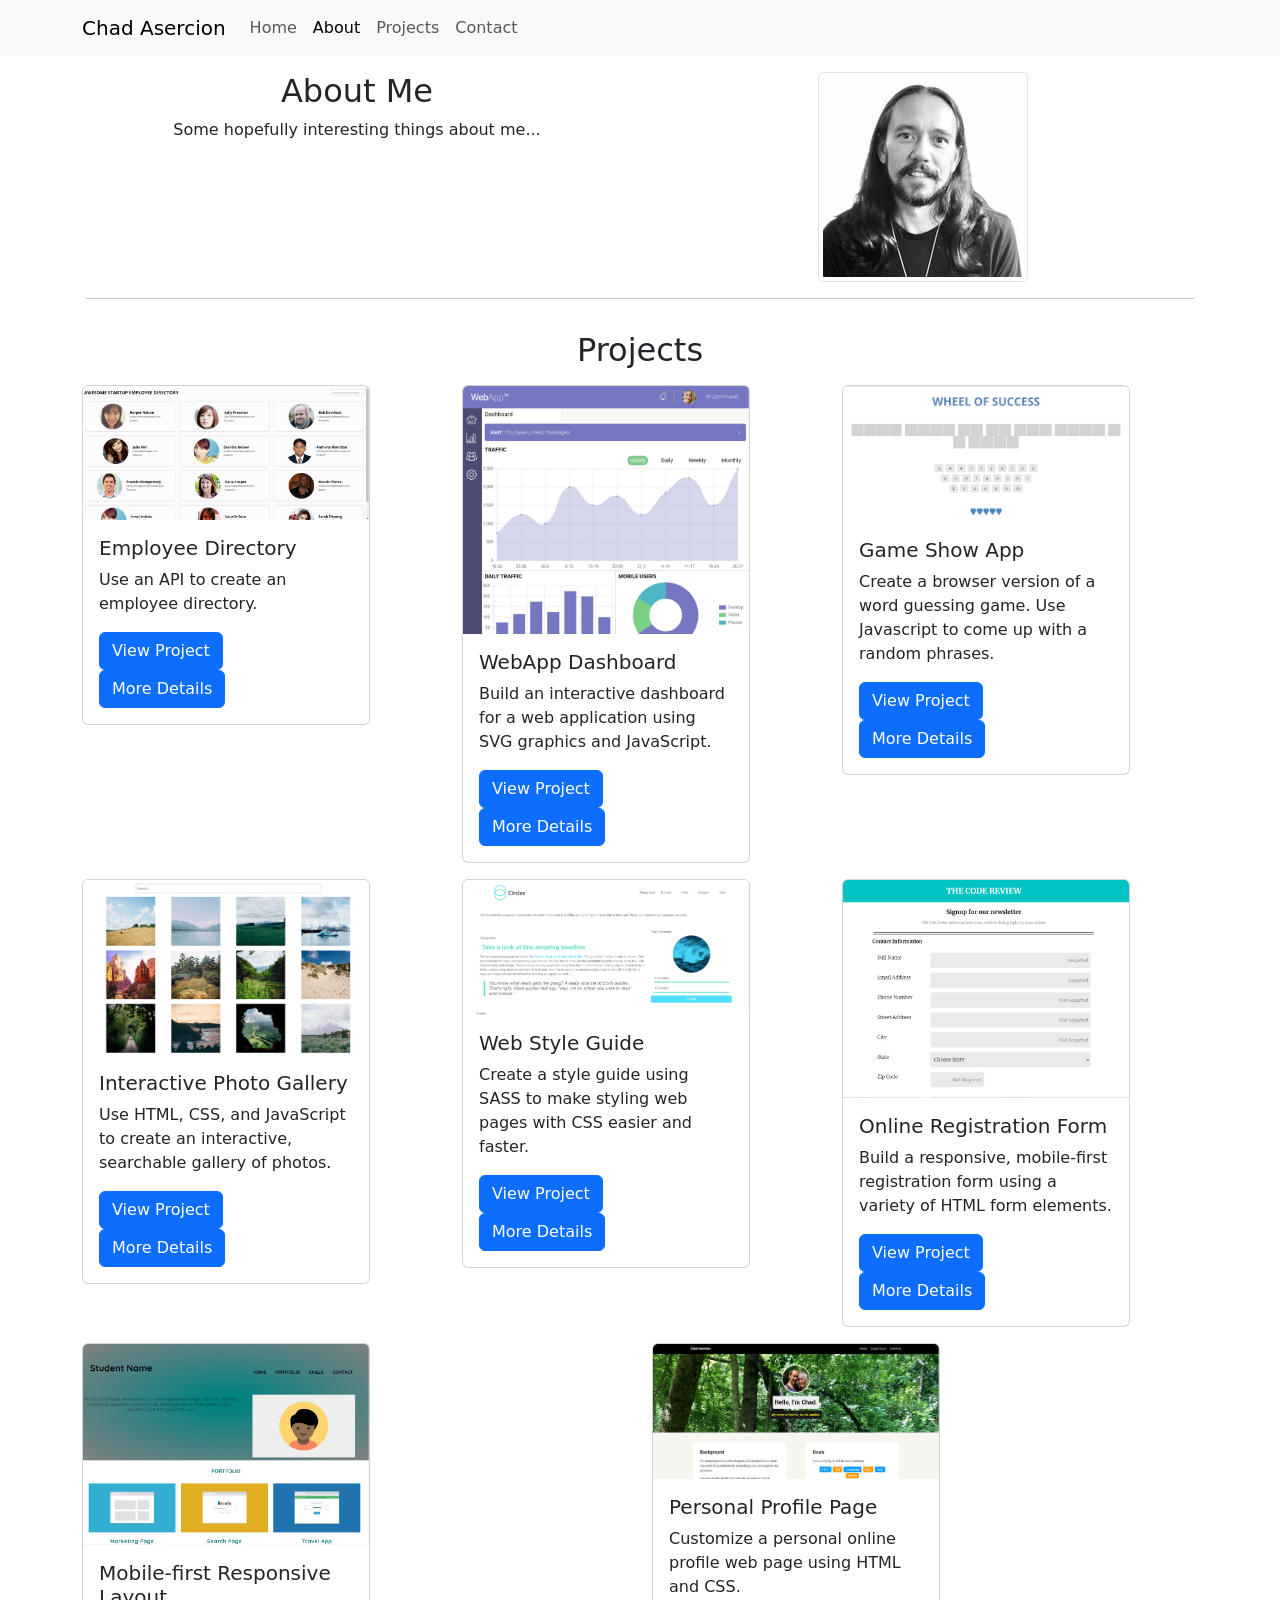
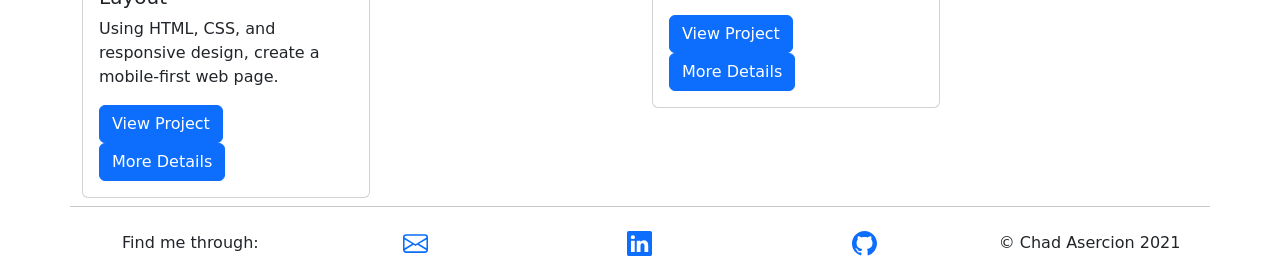
==== index.html @ 3569a8dd "all links and images working as intended" ====
<!DOCTYPE html>
<html lang="en">
<head>
    <meta charset="UTF-8">
    <meta http-equiv="X-UA-Compatible" content="IE=edge">
    <meta name="viewport" content="width=device-width, initial-scale=1.0">
    <title>Chad Asercion</title>
    <link href="https://cdn.jsdelivr.net/npm/bootstrap@5.1.1/dist/css/bootstrap.min.css" rel="stylesheet" integrity="sha384-F3w7mX95PdgyTmZZMECAngseQB83DfGTowi0iMjiWaeVhAn4FJkqJByhZMI3AhiU" crossorigin="anonymous">
    <link rel="stylesheet" href="css/styles.css">
</head>
<body data-bs-spy="scroll" data-bs-target=".navbar">
    
    <!-- header/navbar -->
    <nav class="navbar navbar-expand-lg navbar-light bg-light sticky-top">
        <div class="container">
          <a class="navbar-brand" href="#">Chad Asercion</a>
          <button class="navbar-toggler" type="button" data-bs-toggle="collapse" data-bs-target="#navbarNavAltMarkup" aria-controls="navbarNavAltMarkup" aria-expanded="false" aria-label="Toggle navigation">
            <span class="navbar-toggler-icon"></span>
          </button>
          <div class="collapse navbar-collapse" id="navbarNavAltMarkup">
            <div class="navbar-nav">
              <a class="nav-link active" aria-current="page" href="#">Home</a>
              <a class="nav-link" href="#about">About</a>
              <a class="nav-link" href="#projects">Projects</a>
              <a class="nav-link" href="#contact">Contact</a>
            </div>
          </div>
        </div>
    </nav>
    <!-- /header/navbar -->

    <!-- about me -->
    <div id="about" class="container p-3">
        <div class="row text-center">
            <div class="col-sm">
                <h2>About Me</h2>
                <p>Some hopefully interesting things about me...</p>
            </div>
            <div class="col-sm">
                <img src="images/rsz_2profilepic.jpg" class="img-fluid img-thumbnail rounded profilePic" alt="Photo of Chad">
            </div>
        </div>
        <hr>
    </div>
    <!-- /about me -->

    <!-- projects -->
    <div class="container">
        <div id="projects" class="row">
            <h2 class="text-center">Projects</h2>
          <div class="col">
                <div class="card my-2" style="width: 18rem;">
                    <a href="techdegree-fewd-project8-copy/index.html"  target="_blank" rel="noopener noreferrer">
                        <img src="images/rsz_screenshot-project8.png" class="card-img-top" alt="Screenshot of project 8">
                    </a>
                    <div class="card-body">
                        <h5 class="card-title">Employee Directory</h5>
                        <p class="card-text">Use an API to create an employee directory.</p>
                        <a href="techdegree-fewd-project8-copy/index.html"  target="_blank" rel="noopener noreferrer" class="btn btn-primary">View Project</a>
                        <button type="button" class="btn btn-primary" data-bs-toggle="modal" data-bs-target="#project8Modal">
                            More Details
                        </button>
                    </div>
                </div>
          </div>
          <div class="col">
                    <div class="card my-2" style="width: 18rem;">
                        <a href="techdegree-fewd-project7-copy/index.html"  target="_blank" rel="noopener noreferrer">
                            <img src="images/rsz_screenshot-project7.png" class="card-img-top" alt="Screenshot of project 7">
                        </a>
                        <div class="card-body">
                            <h5 class="card-title">WebApp Dashboard</h5>
                            <p class="card-text">Build an interactive dashboard for a web application using SVG graphics and JavaScript.</p>
                            <a href="techdegree-fewd-project7-copy/index.html"  target="_blank" rel="noopener noreferrer" class="btn btn-primary">View Project</a>
                            <button type="button" class="btn btn-primary" data-bs-toggle="modal" data-bs-target="#project7Modal">
                                More Details
                            </button>
                        </div>
                    </div>
            </div>
            <div class="col">
                <div class="card my-2" style="width: 18rem;">
                    <a href="techdegree-fewd-project6-copy/index.html"  target="_blank" rel="noopener noreferrer">
                        <img src="images/rsz_screenshot-project6.png" class="card-img-top" alt="Screenshot of project 6">
                    </a>
                    <div class="card-body">
                        <h5 class="card-title">Game Show App</h5>
                        <p class="card-text">Create a browser version of a word guessing game. Use Javascript to come up with a random phrases.</p>
                        <a href="techdegree-fewd-project6-copy/index.html"  target="_blank" rel="noopener noreferrer" class="btn btn-primary">View Project</a>
                        <button type="button" class="btn btn-primary" data-bs-toggle="modal" data-bs-target="#project6Modal">
                            More Details
                        </button>
                    </div>
                </div>
          </div>
          <div class="col">
                    <div class="card my-2" style="width: 18rem;">
                        <a href="techdegree-fewd-project5-copy/index.html"  target="_blank" rel="noopener noreferrer">
                            <img src="images/rsz_screenshot-project5.png" class="card-img-top" alt="Screenshot of project 5">
                        </a>
                        <div class="card-body">
                            <h5 class="card-title">Interactive Photo Gallery</h5>
                            <p class="card-text">Use HTML, CSS, and JavaScript to create an interactive, searchable gallery of photos.</p>
                            <a href="techdegree-fewd-project5-copy/index.html"  target="_blank" rel="noopener noreferrer" class="btn btn-primary">View Project</a>
                            <button type="button" class="btn btn-primary" data-bs-toggle="modal" data-bs-target="#project5Modal">
                                More Details
                            </button>
                        </div>
                    </div>
            </div>
            <div class="col">
                <div class="card my-2" style="width: 18rem;">
                    <a href="techdegree-fewd-project4-copy/index.html"  target="_blank" rel="noopener noreferrer">
                        <img src="images/rsz_screenshot-project4.png" class="card-img-top" alt="Screenshot of project 4">
                    </a>
                    <div class="card-body">
                        <h5 class="card-title">Web Style Guide</h5>
                        <p class="card-text">Create a style guide using SASS to make styling web pages with CSS easier and faster.</p>
                        <a href="techdegree-fewd-project4-copy/index.html"  target="_blank" rel="noopener noreferrer" class="btn btn-primary">View Project</a>
                        <button type="button" class="btn btn-primary" data-bs-toggle="modal" data-bs-target="#project4Modal">
                            More Details
                        </button>
                    </div>
                </div>
          </div>
          <div class="col">
                    <div class="card my-2" style="width: 18rem;">
                        <a href="techdegree-fewd-project3-copy/index.html"  target="_blank" rel="noopener noreferrer">
                            <img src="images/rsz_screenshot-project3.png" class="card-img-top" alt="Screenshot of project 3">
                        </a>
                        <div class="card-body">
                            <h5 class="card-title">Online Registration Form</h5>
                            <p class="card-text">Build a responsive, mobile-first registration form using a variety of HTML form elements.</p>
                            <a href="techdegree-fewd-project3-copy/index.html"  target="_blank" rel="noopener noreferrer" class="btn btn-primary">View Project</a>
                            <button type="button" class="btn btn-primary" data-bs-toggle="modal" data-bs-target="#project3Modal">
                                More Details
                            </button>
                        </div>
                    </div>
            </div>
            <div class="col">
                <div class="card my-2" style="width: 18rem;">
                    <a href="techdegree-fewd-project2-copy/index.html"  target="_blank" rel="noopener noreferrer">
                        <img src="images/rsz_screenshot-project2.png" class="card-img-top" alt="Screenshot of project 2">
                    </a>
                    <div class="card-body">
                        <h5 class="card-title">Mobile-first Responsive Layout</h5>
                        <p class="card-text">Using HTML, CSS, and responsive design, create a mobile-first web page.</p>
                        <a href="techdegree-fewd-project2-copy/index.html"  target="_blank" rel="noopener noreferrer" class="btn btn-primary">View Project</a>
                        <button type="button" class="btn btn-primary" data-bs-toggle="modal" data-bs-target="#project2Modal">
                            More Details
                        </button>
                    </div>
                </div>
          </div>
          <div class="col">
                    <div class="card my-2" style="width: 18rem;">
                        <a href="techdegree-fewd-project1-copy/index.html"  target="_blank" rel="noopener noreferrer">
                            <img src="images/rsz_screenshot-project1.png" class="card-img-top" alt="Screenshot of project 1">
                        </a>
                        <div class="card-body">
                            <h5 class="card-title">Personal Profile Page</h5>
                            <p class="card-text">Customize a personal online profile web page using HTML and CSS.</p>
                            <a href="techdegree-fewd-project1-copy/index.html"  target="_blank" rel="noopener noreferrer" class="btn btn-primary">View Project</a>
                            <button type="button" class="btn btn-primary" data-bs-toggle="modal" data-bs-target="#project1Modal">
                                More Details
                            </button>
                        </div>
                    </div>
            </div>
            <hr>
        </div>
        <!-- /projects -->

        <!-- contact -->
        <div id="contact" class="row p-2 text-center">
            <div class="col">
                <p>Find me through:</p>
            </div>
            <div class="col">
                <a href="mailto:chad.asercion@gmail.com">
                    <svg xmlns="http://www.w3.org/2000/svg" width="25" height="25" fill="currentColor" class="bi bi-envelope" viewBox="0 0 16 16">
                    <path d="M0 4a2 2 0 0 1 2-2h12a2 2 0 0 1 2 2v8a2 2 0 0 1-2 2H2a2 2 0 0 1-2-2V4zm2-1a1 1 0 0 0-1 1v.217l7 4.2 7-4.2V4a1 1 0 0 0-1-1H2zm13 2.383-4.758 2.855L15 11.114v-5.73zm-.034 6.878L9.271 8.82 8 9.583 6.728 8.82l-5.694 3.44A1 1 0 0 0 2 13h12a1 1 0 0 0 .966-.739zM1 11.114l4.758-2.876L1 5.383v5.73z"/>
                  </svg>
                </a>
            </div>
            <div class="col">
                <a href="https://www.linkedin.com/in/chad-asercion-19805971/" target="_blank" rel="noopener noreferrer">
                    <svg xmlns="http://www.w3.org/2000/svg" width="25" height="25" fill="currentColor" class="bi bi-linkedin" viewBox="0 0 16 16">
                        <path d="M0 1.146C0 .513.526 0 1.175 0h13.65C15.474 0 16 .513 16 1.146v13.708c0 .633-.526 1.146-1.175 1.146H1.175C.526 16 0 15.487 0 14.854V1.146zm4.943 12.248V6.169H2.542v7.225h2.401zm-1.2-8.212c.837 0 1.358-.554 1.358-1.248-.015-.709-.52-1.248-1.342-1.248-.822 0-1.359.54-1.359 1.248 0 .694.521 1.248 1.327 1.248h.016zm4.908 8.212V9.359c0-.216.016-.432.08-.586.173-.431.568-.878 1.232-.878.869 0 1.216.662 1.216 1.634v3.865h2.401V9.25c0-2.22-1.184-3.252-2.764-3.252-1.274 0-1.845.7-2.165 1.193v.025h-.016a5.54 5.54 0 0 1 .016-.025V6.169h-2.4c.03.678 0 7.225 0 7.225h2.4z"/>
                    </svg>
                </a>
            </div>
            <div class="col">
                <a href="https://github.com/chada4" target="_blank" rel="noopener noreferrer">
                    <svg xmlns="http://www.w3.org/2000/svg" width="25" height="25" fill="currentColor" class="bi bi-github" viewBox="0 0 16 16">
                        <path d="M8 0C3.58 0 0 3.58 0 8c0 3.54 2.29 6.53 5.47 7.59.4.07.55-.17.55-.38 0-.19-.01-.82-.01-1.49-2.01.37-2.53-.49-2.69-.94-.09-.23-.48-.94-.82-1.13-.28-.15-.68-.52-.01-.53.63-.01 1.08.58 1.23.82.72 1.21 1.87.87 2.33.66.07-.52.28-.87.51-1.07-1.78-.2-3.64-.89-3.64-3.95 0-.87.31-1.59.82-2.15-.08-.2-.36-1.02.08-2.12 0 0 .67-.21 2.2.82.64-.18 1.32-.27 2-.27.68 0 1.36.09 2 .27 1.53-1.04 2.2-.82 2.2-.82.44 1.1.16 1.92.08 2.12.51.56.82 1.27.82 2.15 0 3.07-1.87 3.75-3.65 3.95.29.25.54.73.54 1.48 0 1.07-.01 1.93-.01 2.2 0 .21.15.46.55.38A8.012 8.012 0 0 0 16 8c0-4.42-3.58-8-8-8z"/>
                    </svg>
                </a>
            </div>
            <div class="col">
                <p>&#169; Chad Asercion 2021</p>
            </div>
        </div>
        <!-- /contact -->
    </div>
    <!-- /container -->

    <!-- *************************************************
        Modals
    *************************************************-->

    <!-- Modal -->
    <div class="modal fade" id="project8Modal" tabindex="-1" aria-labelledby="project8ModalLabel" aria-hidden="true">
        <div class="modal-dialog modal-dialog-centered">
        <div class="modal-content">
            <div class="modal-header">
            <h5 class="modal-title" id="project8ModalLabel">Employee Directory</h5>
            <button type="button" class="btn-close" data-bs-dismiss="modal" aria-label="Close"></button>
            </div>
            <div class="modal-body">
            <p>Using JavaScript, create an employee directory by communicating with a third-party API (Application Programming Interface).</p>
            </div>
            <div class="modal-footer">
            <button type="button" class="btn btn-secondary" data-bs-dismiss="modal">Close</button>
            <a href="techdegree-fewd-project8-copy/index.html"  target="_blank" rel="noopener noreferrer" class="btn btn-primary">View Project</a>
            </div>
        </div>
        </div>
    </div> <!-- /modal -->
    <div class="modal fade" id="project7Modal" tabindex="-1" aria-labelledby="project7ModalLabel" aria-hidden="true">
        <div class="modal-dialog modal-dialog-centered">
        <div class="modal-content">
            <div class="modal-header">
            <h5 class="modal-title" id="project7ModalLabel">WebApp Dashboard</h5>
            <button type="button" class="btn-close" data-bs-dismiss="modal" aria-label="Close"></button>
            </div>
            <div class="modal-body">
            <p>Build an interactive dashboard for a web application using advanced web techniques including SVG graphics and JavaScript programming. The project involves creating tables, charts, graphics and other user interface components in a manner that promotes interactivity and usability.</p>
            </div>
            <div class="modal-footer">
            <button type="button" class="btn btn-secondary" data-bs-dismiss="modal">Close</button>
            <a href="techdegree-fewd-project7-copy/index.html"  target="_blank" rel="noopener noreferrer" class="btn btn-primary">View Project</a>
            </div>
        </div>
        </div>
    </div>
    <div class="modal fade" id="project6Modal" tabindex="-1" aria-labelledby="project6ModalLabel" aria-hidden="true">
        <div class="modal-dialog modal-dialog-centered">
        <div class="modal-content">
            <div class="modal-header">
            <h5 class="modal-title" id="project6ModalLabel">Game Show App</h5>
            <button type="button" class="btn-close" data-bs-dismiss="modal" aria-label="Close"></button>
            </div>
            <div class="modal-body">
            <p>Create a browser version of “Wheel of Success”, a word guessing game. Use Javascript to come up with a random phrase that players will try to guess by entering different letters into the program.</p>
            </div>
            <div class="modal-footer">
            <button type="button" class="btn btn-secondary" data-bs-dismiss="modal">Close</button>
            <a href="techdegree-fewd-project6-copy/index.html"  target="_blank" rel="noopener noreferrer" class="btn btn-primary">View Project</a>
            </div>
        </div>
        </div>
    </div>
    <div class="modal fade" id="project5Modal" tabindex="-1" aria-labelledby="project5ModalLabel" aria-hidden="true">
        <div class="modal-dialog modal-dialog-centered">
        <div class="modal-content">
            <div class="modal-header">
            <h5 class="modal-title" id="project5ModalLabel">Interactive Photo Gallery</h5>
            <button type="button" class="btn-close" data-bs-dismiss="modal" aria-label="Close"></button>
            </div>
            <div class="modal-body">
            <p>Create an interactive photo gallery using JavaScript and CSS Grid Layout. Thumbnails and photos will be provided with descriptions. At the top of the page, have a search area where photos will hide and show depending on user input. When the user clicks on a thumbnail, the photo will display in a lightbox.</p>
            </div>
            <div class="modal-footer">
            <button type="button" class="btn btn-secondary" data-bs-dismiss="modal">Close</button>
            <a href="techdegree-fewd-project5-copy/index.html"  target="_blank" rel="noopener noreferrer" class="btn btn-primary">View Project</a>
            </div>
        </div>
        </div>
    </div>
    <div class="modal fade" id="project4Modal" tabindex="-1" aria-labelledby="project4ModalLabel" aria-hidden="true">
        <div class="modal-dialog modal-dialog-centered">
        <div class="modal-content">
            <div class="modal-header">
            <h5 class="modal-title" id="project4ModalLabel">Web Style Guide</h5>
            <button type="button" class="btn-close" data-bs-dismiss="modal" aria-label="Close"></button>
            </div>
            <div class="modal-body">
            <p>Convert the CSS into Sass by splitting the code into several Sass partial files. Look for repeated values throughout the CSS and store them in Sass variables.</p>
            </div>
            <div class="modal-footer">
            <button type="button" class="btn btn-secondary" data-bs-dismiss="modal">Close</button>
            <a href="techdegree-fewd-project4-copy/index.html"  target="_blank" rel="noopener noreferrer" class="btn btn-primary">View Project</a>
            </div>
        </div>
        </div>
    </div>
    <div class="modal fade" id="project3Modal" tabindex="-1" aria-labelledby="project3ModalLabel" aria-hidden="true">
        <div class="modal-dialog modal-dialog-centered">
        <div class="modal-content">
            <div class="modal-header">
            <h5 class="modal-title" id="project3ModalLabel">Online Registration Form</h5>
            <button type="button" class="btn-close" data-bs-dismiss="modal" aria-label="Close"></button>
            </div>
            <div class="modal-body">
            <p>Build a responsive, mobile-friendly registration form using a wide variety of HTML form input types and attributes. Using the supplied mockup files, build a mobile and desktop version of the form using media queries, and a "mobile-first" approach.</p>
            </div>
            <div class="modal-footer">
            <button type="button" class="btn btn-secondary" data-bs-dismiss="modal">Close</button>
            <a href="techdegree-fewd-project3-copy/index.html"  target="_blank" rel="noopener noreferrer" class="btn btn-primary">View Project</a>
            </div>
        </div>
        </div>
    </div>
    <div class="modal fade" id="project2Modal" tabindex="-1" aria-labelledby="project2ModalLabel" aria-hidden="true">
        <div class="modal-dialog modal-dialog-centered">
        <div class="modal-content">
            <div class="modal-header">
            <h5 class="modal-title" id="project2ModalLabel">Mobile-first Responsive Layout</h5>
            <button type="button" class="btn-close" data-bs-dismiss="modal" aria-label="Close"></button>
            </div>
            <div class="modal-body">
            <p>Using HTML, CSS, and responsive design, create a mobile-first web page with a layout that adjusts to fit mobile phones, tablets, and desktop displays.</p>
            </div>
            <div class="modal-footer">
            <button type="button" class="btn btn-secondary" data-bs-dismiss="modal">Close</button>
            <a href="techdegree-fewd-project2-copy/index.html"  target="_blank" rel="noopener noreferrer" class="btn btn-primary">View Project</a>
            </div>
        </div>
        </div>
    </div>
    <div class="modal fade" id="project1Modal" tabindex="-1" aria-labelledby="project1ModalLabel" aria-hidden="true">
        <div class="modal-dialog modal-dialog-centered">
        <div class="modal-content">
            <div class="modal-header">
            <h5 class="modal-title" id="project1ModalLabel">Personal Profile Page</h5>
            <button type="button" class="btn-close" data-bs-dismiss="modal" aria-label="Close"></button>
            </div>
            <div class="modal-body">
            <p>Customize a personal online profile by adding graphics, customizing text, and improving the look of a web page using Cascading Style Sheets, then share on GitHub.</p>
            </div>
            <div class="modal-footer">
            <button type="button" class="btn btn-secondary" data-bs-dismiss="modal">Close</button>
            <a href="techdegree-fewd-project1-copy/index.html"  target="_blank" rel="noopener noreferrer" class="btn btn-primary">View Project</a>
            </div>
        </div>
        </div>
    </div>

    <script src="https://cdn.jsdelivr.net/npm/bootstrap@5.1.1/dist/js/bootstrap.bundle.min.js" integrity="sha384-/bQdsTh/da6pkI1MST/rWKFNjaCP5gBSY4sEBT38Q/9RBh9AH40zEOg7Hlq2THRZ" crossorigin="anonymous"></script>
    <script src="js/app.js"></script>

</body>
</html>
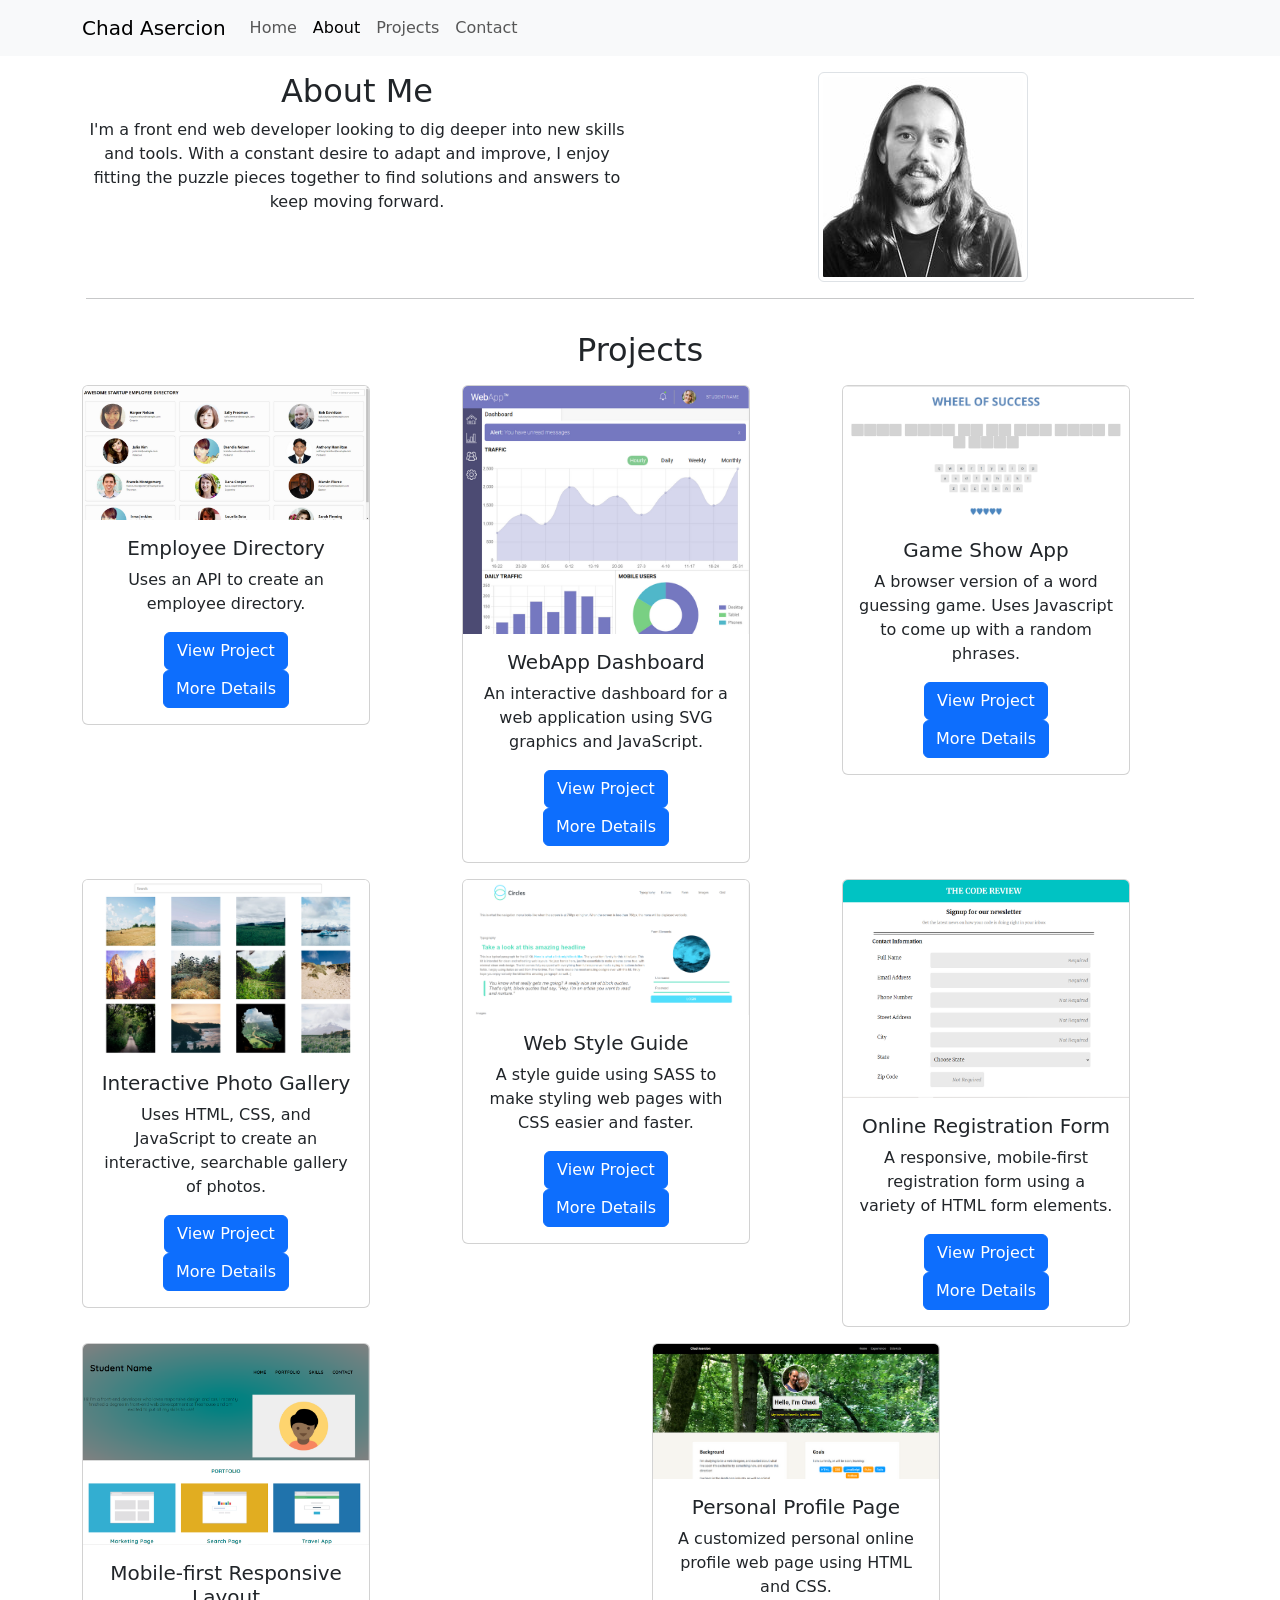
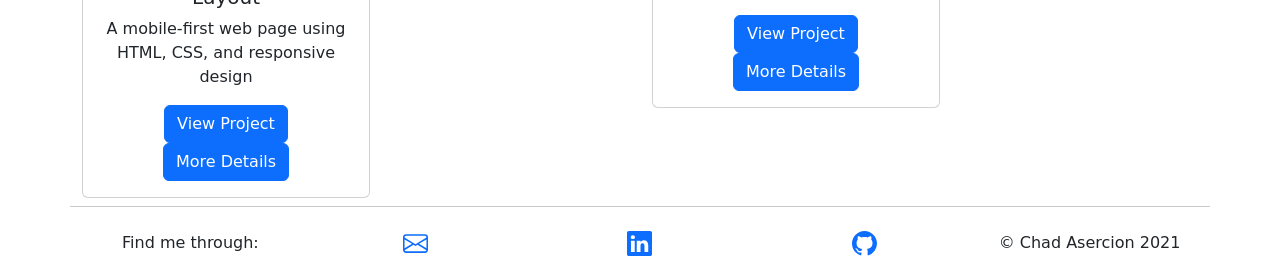
==== commit 41c4d433: "center project section, edit description text, add images to modals" ====
--- a/index.html
+++ b/index.html
@@ -34,7 +34,7 @@
         <div class="row text-center">
             <div class="col-sm">
                 <h2>About Me</h2>
-                <p>Some hopefully interesting things about me...</p>
+                <p>I'm a front end web developer looking to dig deeper into new skills and tools. With a constant desire to adapt and improve, I enjoy fitting the puzzle pieces together to find solutions and answers to keep moving forward.</p>
             </div>
             <div class="col-sm">
                 <img src="images/rsz_2profilepic.jpg" class="img-fluid img-thumbnail rounded profilePic" alt="Photo of Chad">
@@ -46,7 +46,7 @@
 
     <!-- projects -->
     <div class="container">
-        <div id="projects" class="row">
+        <div id="projects" class="row text-center">
             <h2 class="text-center">Projects</h2>
           <div class="col">
                 <div class="card my-2" style="width: 18rem;">
@@ -55,7 +55,7 @@
                     </a>
                     <div class="card-body">
                         <h5 class="card-title">Employee Directory</h5>
-                        <p class="card-text">Use an API to create an employee directory.</p>
+                        <p class="card-text">Uses an API to create an employee directory.</p>
                         <a href="techdegree-fewd-project8-copy/index.html"  target="_blank" rel="noopener noreferrer" class="btn btn-primary">View Project</a>
                         <button type="button" class="btn btn-primary" data-bs-toggle="modal" data-bs-target="#project8Modal">
                             More Details
@@ -70,7 +70,7 @@
                         </a>
                         <div class="card-body">
                             <h5 class="card-title">WebApp Dashboard</h5>
-                            <p class="card-text">Build an interactive dashboard for a web application using SVG graphics and JavaScript.</p>
+                            <p class="card-text">An interactive dashboard for a web application using SVG graphics and JavaScript.</p>
                             <a href="techdegree-fewd-project7-copy/index.html"  target="_blank" rel="noopener noreferrer" class="btn btn-primary">View Project</a>
                             <button type="button" class="btn btn-primary" data-bs-toggle="modal" data-bs-target="#project7Modal">
                                 More Details
@@ -85,7 +85,7 @@
                     </a>
                     <div class="card-body">
                         <h5 class="card-title">Game Show App</h5>
-                        <p class="card-text">Create a browser version of a word guessing game. Use Javascript to come up with a random phrases.</p>
+                        <p class="card-text">A browser version of a word guessing game. Uses Javascript to come up with a random phrases.</p>
                         <a href="techdegree-fewd-project6-copy/index.html"  target="_blank" rel="noopener noreferrer" class="btn btn-primary">View Project</a>
                         <button type="button" class="btn btn-primary" data-bs-toggle="modal" data-bs-target="#project6Modal">
                             More Details
@@ -100,7 +100,7 @@
                         </a>
                         <div class="card-body">
                             <h5 class="card-title">Interactive Photo Gallery</h5>
-                            <p class="card-text">Use HTML, CSS, and JavaScript to create an interactive, searchable gallery of photos.</p>
+                            <p class="card-text">Uses HTML, CSS, and JavaScript to create an interactive, searchable gallery of photos.</p>
                             <a href="techdegree-fewd-project5-copy/index.html"  target="_blank" rel="noopener noreferrer" class="btn btn-primary">View Project</a>
                             <button type="button" class="btn btn-primary" data-bs-toggle="modal" data-bs-target="#project5Modal">
                                 More Details
@@ -115,7 +115,7 @@
                     </a>
                     <div class="card-body">
                         <h5 class="card-title">Web Style Guide</h5>
-                        <p class="card-text">Create a style guide using SASS to make styling web pages with CSS easier and faster.</p>
+                        <p class="card-text">A style guide using SASS to make styling web pages with CSS easier and faster.</p>
                         <a href="techdegree-fewd-project4-copy/index.html"  target="_blank" rel="noopener noreferrer" class="btn btn-primary">View Project</a>
                         <button type="button" class="btn btn-primary" data-bs-toggle="modal" data-bs-target="#project4Modal">
                             More Details
@@ -130,7 +130,7 @@
                         </a>
                         <div class="card-body">
                             <h5 class="card-title">Online Registration Form</h5>
-                            <p class="card-text">Build a responsive, mobile-first registration form using a variety of HTML form elements.</p>
+                            <p class="card-text">A responsive, mobile-first registration form using a variety of HTML form elements.</p>
                             <a href="techdegree-fewd-project3-copy/index.html"  target="_blank" rel="noopener noreferrer" class="btn btn-primary">View Project</a>
                             <button type="button" class="btn btn-primary" data-bs-toggle="modal" data-bs-target="#project3Modal">
                                 More Details
@@ -145,7 +145,7 @@
                     </a>
                     <div class="card-body">
                         <h5 class="card-title">Mobile-first Responsive Layout</h5>
-                        <p class="card-text">Using HTML, CSS, and responsive design, create a mobile-first web page.</p>
+                        <p class="card-text">A mobile-first web page using HTML, CSS, and responsive design</p>
                         <a href="techdegree-fewd-project2-copy/index.html"  target="_blank" rel="noopener noreferrer" class="btn btn-primary">View Project</a>
                         <button type="button" class="btn btn-primary" data-bs-toggle="modal" data-bs-target="#project2Modal">
                             More Details
@@ -160,7 +160,7 @@
                         </a>
                         <div class="card-body">
                             <h5 class="card-title">Personal Profile Page</h5>
-                            <p class="card-text">Customize a personal online profile web page using HTML and CSS.</p>
+                            <p class="card-text">A customized personal online profile web page using HTML and CSS.</p>
                             <a href="techdegree-fewd-project1-copy/index.html"  target="_blank" rel="noopener noreferrer" class="btn btn-primary">View Project</a>
                             <button type="button" class="btn btn-primary" data-bs-toggle="modal" data-bs-target="#project1Modal">
                                 More Details
@@ -219,7 +219,11 @@
             <button type="button" class="btn-close" data-bs-dismiss="modal" aria-label="Close"></button>
             </div>
             <div class="modal-body">
-            <p>Using JavaScript, create an employee directory by communicating with a third-party API (Application Programming Interface).</p>
+                <a href="techdegree-fewd-project8-copy/index.html"  target="_blank" rel="noopener noreferrer">
+                    <img src="images/rsz_screenshot-project8.png" class="card-img-top" alt="Screenshot of project 8">
+                </a>
+            <hr>
+            <p>Using JavaScript, created an employee directory by communicating with a third-party API.</p>
             </div>
             <div class="modal-footer">
             <button type="button" class="btn btn-secondary" data-bs-dismiss="modal">Close</button>
@@ -236,7 +240,11 @@
             <button type="button" class="btn-close" data-bs-dismiss="modal" aria-label="Close"></button>
             </div>
             <div class="modal-body">
-            <p>Build an interactive dashboard for a web application using advanced web techniques including SVG graphics and JavaScript programming. The project involves creating tables, charts, graphics and other user interface components in a manner that promotes interactivity and usability.</p>
+                <a href="techdegree-fewd-project7-copy/index.html"  target="_blank" rel="noopener noreferrer">
+                    <img src="images/rsz_screenshot-project7.png" class="card-img-top" alt="Screenshot of project 7">
+                </a>
+            <hr>
+            <p>Built an interactive dashboard for a web application using advanced web techniques including SVG graphics and JavaScript programming. The project involves creating tables, charts, graphics and other user interface components in a manner that promotes interactivity and usability.</p>
             </div>
             <div class="modal-footer">
             <button type="button" class="btn btn-secondary" data-bs-dismiss="modal">Close</button>
@@ -253,7 +261,11 @@
             <button type="button" class="btn-close" data-bs-dismiss="modal" aria-label="Close"></button>
             </div>
             <div class="modal-body">
-            <p>Create a browser version of “Wheel of Success”, a word guessing game. Use Javascript to come up with a random phrase that players will try to guess by entering different letters into the program.</p>
+                <a href="techdegree-fewd-project6-copy/index.html"  target="_blank" rel="noopener noreferrer">
+                    <img src="images/rsz_screenshot-project6.png" class="card-img-top" alt="Screenshot of project 6">
+                </a>
+            <hr>
+            <p>Created a browser version of “Wheel of Success”, a word guessing game. Used Javascript to come up with a random phrase that players will try to guess by entering different letters into the program.</p>
             </div>
             <div class="modal-footer">
             <button type="button" class="btn btn-secondary" data-bs-dismiss="modal">Close</button>
@@ -270,7 +282,11 @@
             <button type="button" class="btn-close" data-bs-dismiss="modal" aria-label="Close"></button>
             </div>
             <div class="modal-body">
-            <p>Create an interactive photo gallery using JavaScript and CSS Grid Layout. Thumbnails and photos will be provided with descriptions. At the top of the page, have a search area where photos will hide and show depending on user input. When the user clicks on a thumbnail, the photo will display in a lightbox.</p>
+                <a href="techdegree-fewd-project5-copy/index.html"  target="_blank" rel="noopener noreferrer">
+                    <img src="images/rsz_screenshot-project5.png" class="card-img-top" alt="Screenshot of project 5">
+                </a>
+            <hr>
+            <p>Created an interactive photo gallery using JavaScript and CSS Grid Layout. Thumbnails and photos were provided with descriptions. At the top of the page, is a search area where photos will hide and show depending on user input. When the user clicks on a thumbnail, the photo will display in a lightbox.</p>
             </div>
             <div class="modal-footer">
             <button type="button" class="btn btn-secondary" data-bs-dismiss="modal">Close</button>
@@ -287,7 +303,11 @@
             <button type="button" class="btn-close" data-bs-dismiss="modal" aria-label="Close"></button>
             </div>
             <div class="modal-body">
-            <p>Convert the CSS into Sass by splitting the code into several Sass partial files. Look for repeated values throughout the CSS and store them in Sass variables.</p>
+                <a href="techdegree-fewd-project4-copy/index.html"  target="_blank" rel="noopener noreferrer">
+                    <img src="images/rsz_screenshot-project4.png" class="card-img-top" alt="Screenshot of project 4">
+                </a>
+            <hr>
+            <p>Converted the CSS into Sass by splitting the code into several Sass partial files. Looked for repeated values throughout the CSS and stored them in Sass variables.</p>
             </div>
             <div class="modal-footer">
             <button type="button" class="btn btn-secondary" data-bs-dismiss="modal">Close</button>
@@ -304,7 +324,11 @@
             <button type="button" class="btn-close" data-bs-dismiss="modal" aria-label="Close"></button>
             </div>
             <div class="modal-body">
-            <p>Build a responsive, mobile-friendly registration form using a wide variety of HTML form input types and attributes. Using the supplied mockup files, build a mobile and desktop version of the form using media queries, and a "mobile-first" approach.</p>
+                <a href="techdegree-fewd-project3-copy/index.html"  target="_blank" rel="noopener noreferrer">
+                    <img src="images/rsz_screenshot-project3.png" class="card-img-top" alt="Screenshot of project 3">
+                </a>
+            <hr>
+            <p>Built a responsive, mobile-friendly registration form using a wide variety of HTML form input types and attributes based on the supplied mockup files. Used media queries, and a "mobile-first" approach.</p>
             </div>
             <div class="modal-footer">
             <button type="button" class="btn btn-secondary" data-bs-dismiss="modal">Close</button>
@@ -321,7 +345,11 @@
             <button type="button" class="btn-close" data-bs-dismiss="modal" aria-label="Close"></button>
             </div>
             <div class="modal-body">
-            <p>Using HTML, CSS, and responsive design, create a mobile-first web page with a layout that adjusts to fit mobile phones, tablets, and desktop displays.</p>
+                <a href="techdegree-fewd-project2-copy/index.html"  target="_blank" rel="noopener noreferrer">
+                    <img src="images/rsz_screenshot-project2.png" class="card-img-top" alt="Screenshot of project 2">
+                </a>
+            <hr>
+            <p>Used HTML, CSS, and responsive design, to create a mobile-first web page with a layout that adjusts to fit mobile phones, tablets, and desktop displays.</p>
             </div>
             <div class="modal-footer">
             <button type="button" class="btn btn-secondary" data-bs-dismiss="modal">Close</button>
@@ -338,7 +366,11 @@
             <button type="button" class="btn-close" data-bs-dismiss="modal" aria-label="Close"></button>
             </div>
             <div class="modal-body">
-            <p>Customize a personal online profile by adding graphics, customizing text, and improving the look of a web page using Cascading Style Sheets, then share on GitHub.</p>
+                <a href="techdegree-fewd-project1-copy/index.html"  target="_blank" rel="noopener noreferrer">
+                    <img src="images/rsz_screenshot-project1.png" class="card-img-top" alt="Screenshot of project 1">
+                </a>
+            <hr>
+            <p>Customized a personal online profile by adding graphics, customizing text, and improving the look of a web page using Cascading Style Sheets, then shared on GitHub.</p>
             </div>
             <div class="modal-footer">
             <button type="button" class="btn btn-secondary" data-bs-dismiss="modal">Close</button>
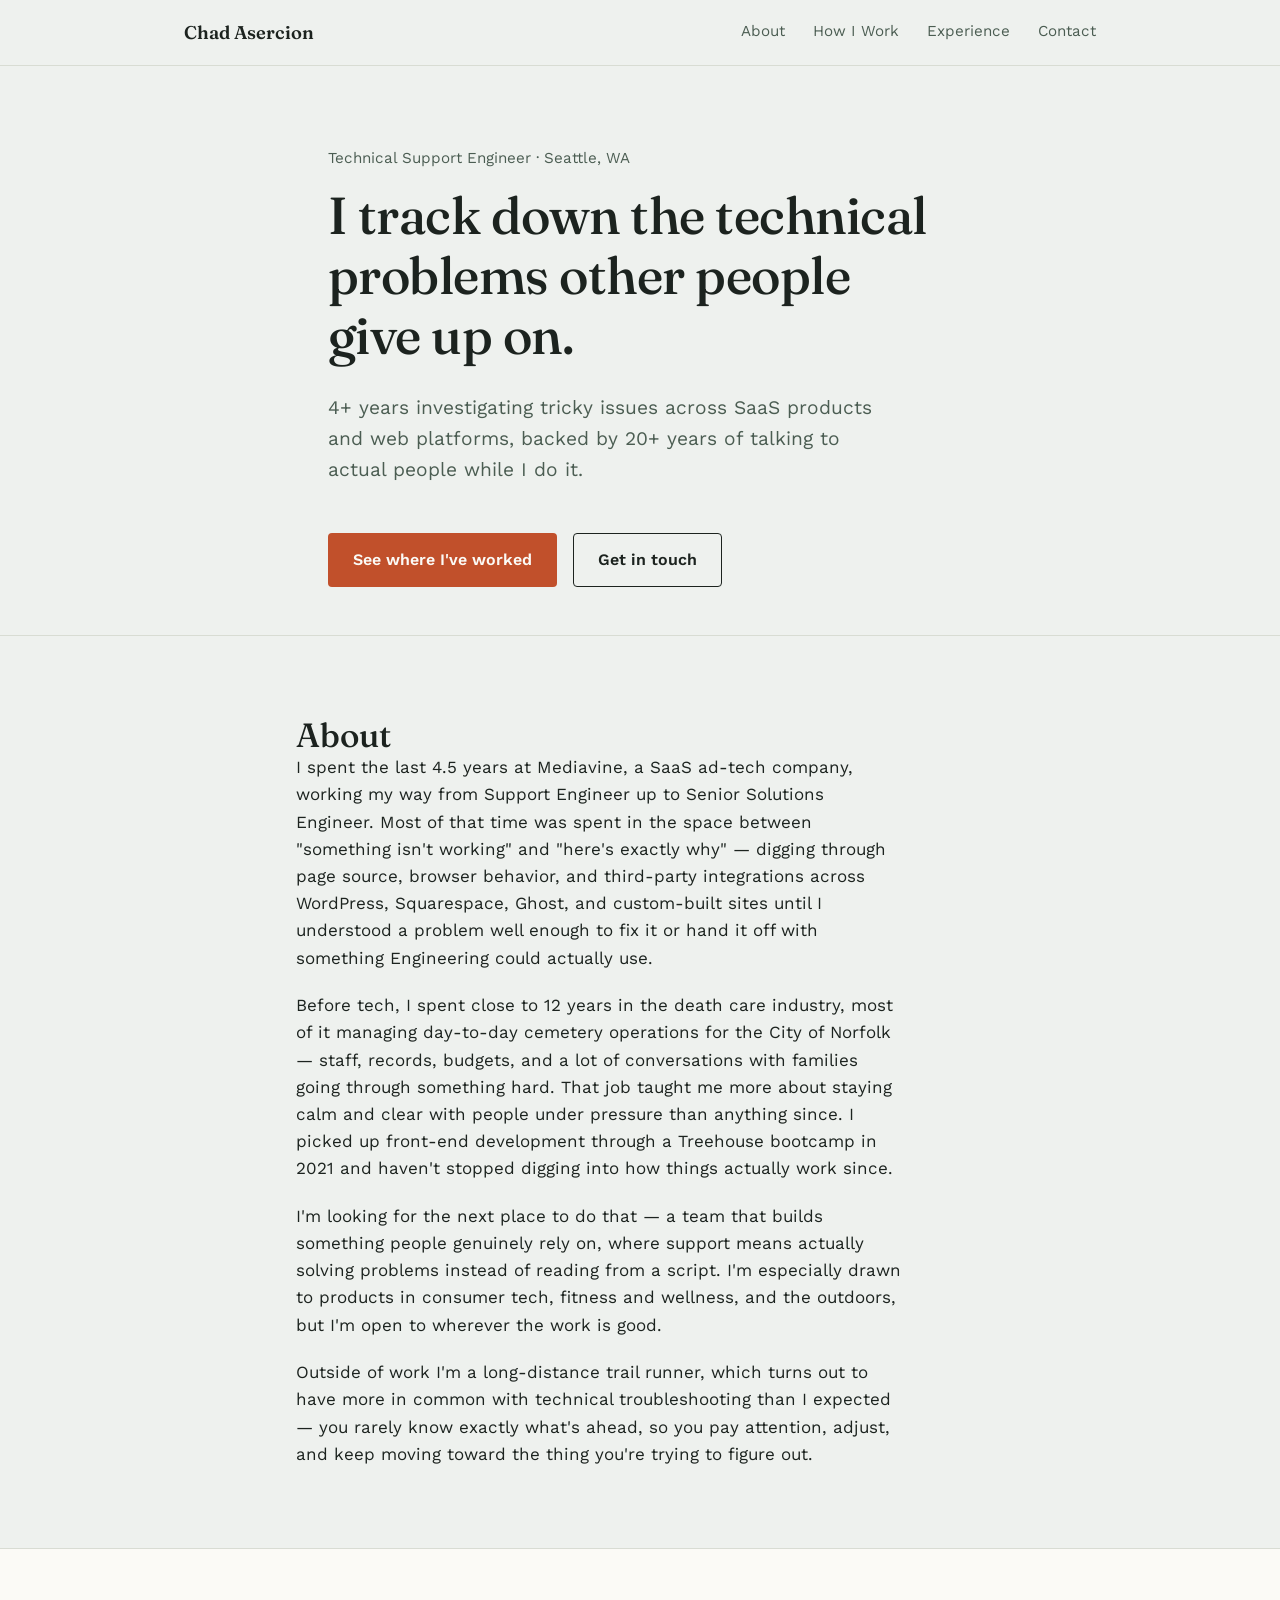
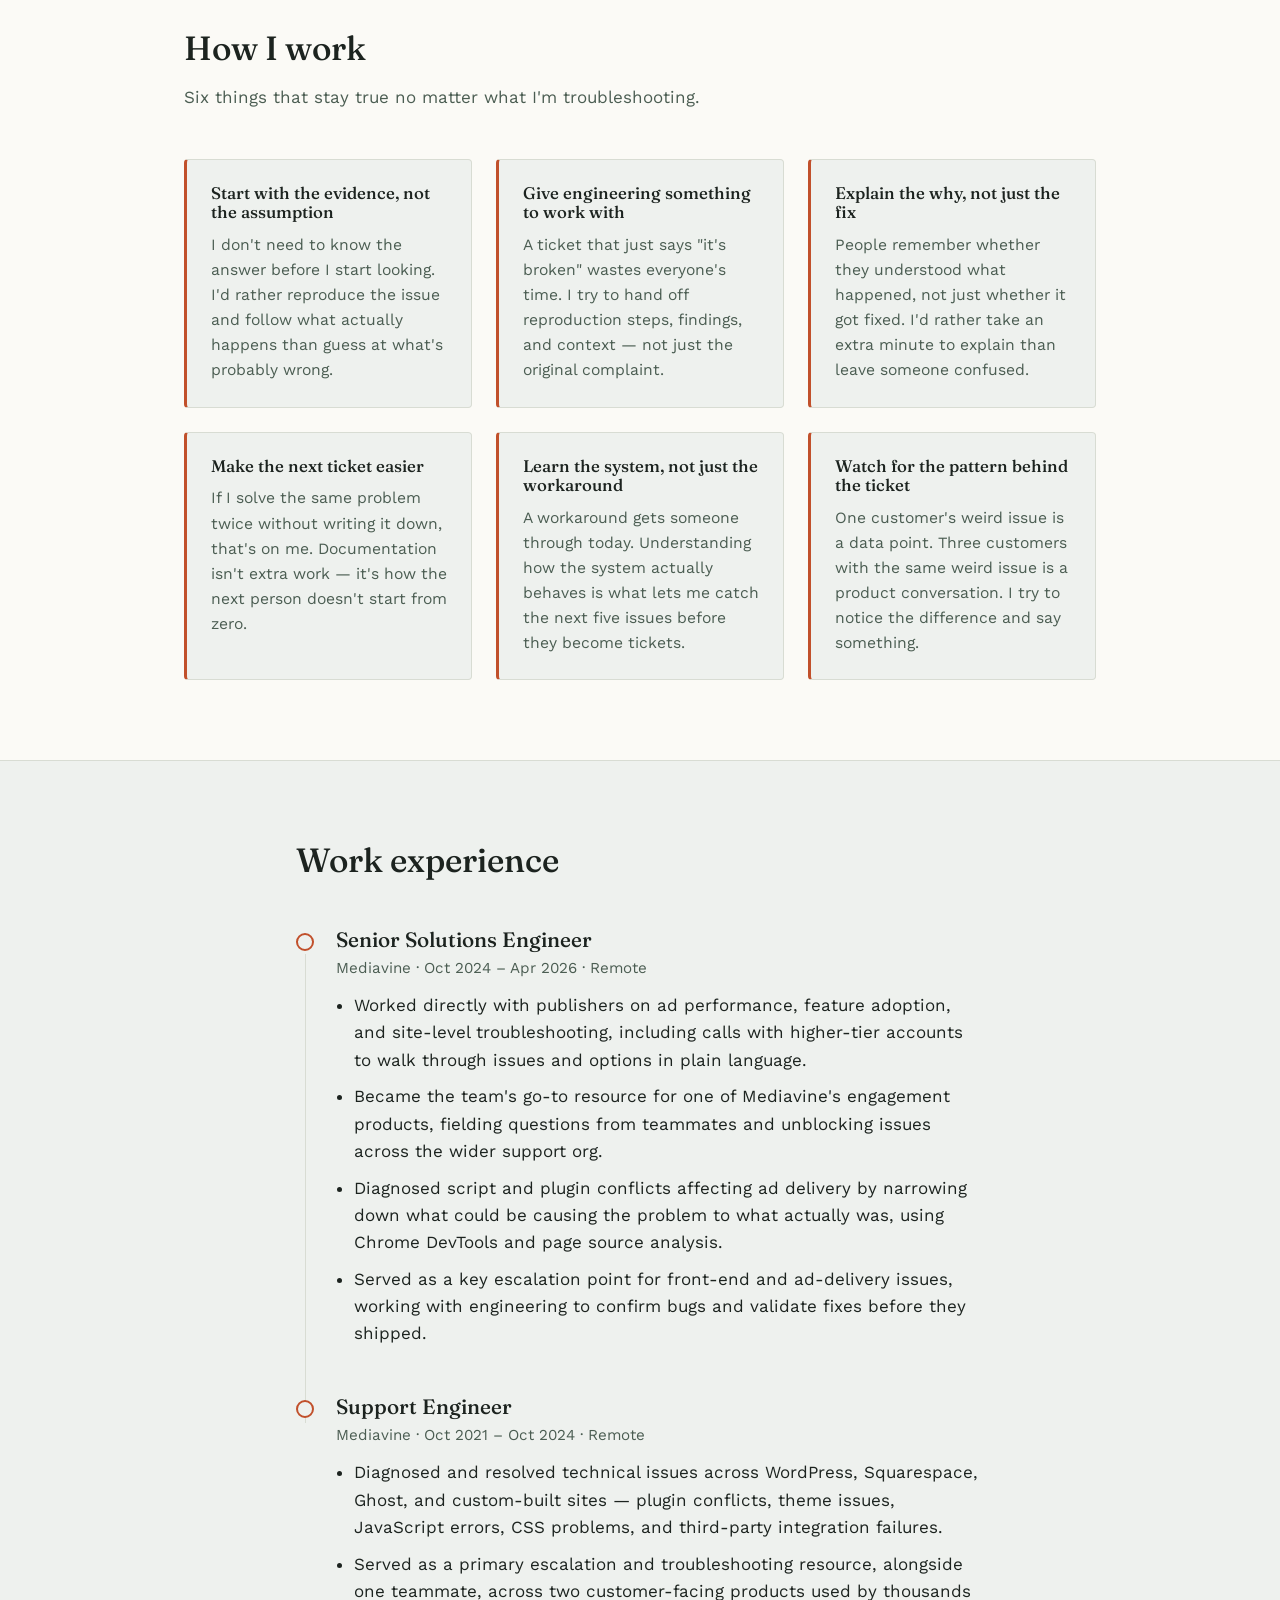
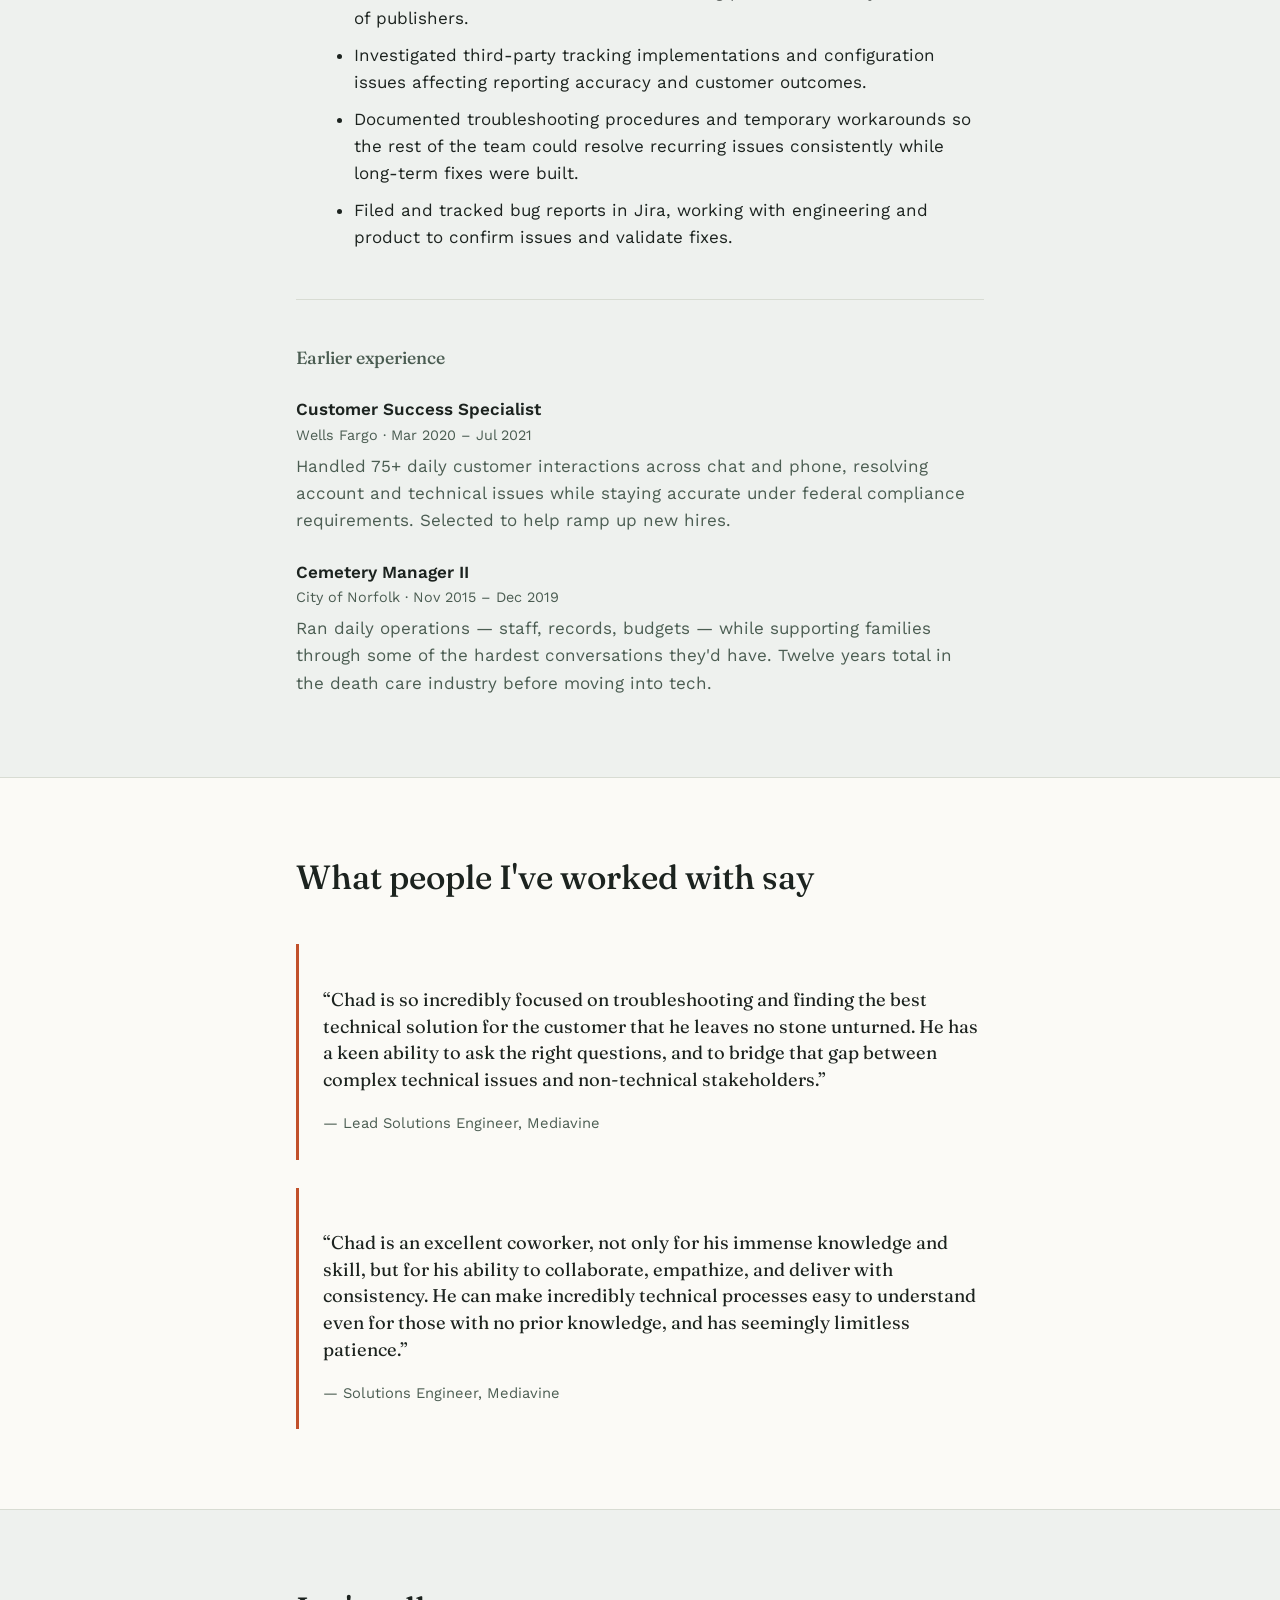
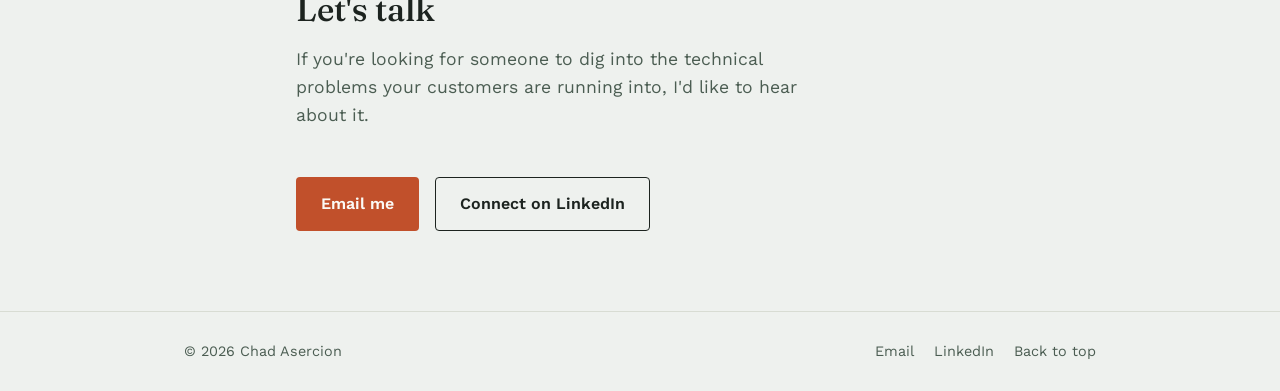
==== commit ee76569a: "Add files via upload" ====
--- a/index.html
+++ b/index.html
@@ -1,387 +1,208 @@
 <!DOCTYPE html>
 <html lang="en">
 <head>
-    <meta charset="UTF-8">
-    <meta http-equiv="X-UA-Compatible" content="IE=edge">
-    <meta name="viewport" content="width=device-width, initial-scale=1.0">
-    <title>Chad Asercion</title>
-    <link href="https://cdn.jsdelivr.net/npm/bootstrap@5.1.1/dist/css/bootstrap.min.css" rel="stylesheet" integrity="sha384-F3w7mX95PdgyTmZZMECAngseQB83DfGTowi0iMjiWaeVhAn4FJkqJByhZMI3AhiU" crossorigin="anonymous">
-    <link rel="stylesheet" href="css/styles.css">
+<meta charset="UTF-8">
+<meta name="viewport" content="width=device-width, initial-scale=1.0">
+<title>Chad Asercion — Technical Support Engineer</title>
+<meta name="description" content="Chad Asercion is a technical support engineer who investigates the problems that don't have an obvious answer yet, and translates what he finds for the people who need to act on it.">
+
+<!-- Open Graph -->
+<meta property="og:title" content="Chad Asercion — Technical Support Engineer">
+<meta property="og:description" content="4+ years investigating technical issues across SaaS products and web platforms, backed by 20+ years working directly with people.">
+<meta property="og:type" content="website">
+
+<link rel="preconnect" href="https://fonts.googleapis.com">
+<link rel="preconnect" href="https://fonts.gstatic.com" crossorigin>
+<link href="https://fonts.googleapis.com/css2?family=Fraunces:opsz,wght@9..144,400;9..144,500;9..144,600&family=Work+Sans:wght@400;500;600&display=swap" rel="stylesheet">
+
+<link rel="stylesheet" href="styles.css">
 </head>
-<body data-bs-spy="scroll" data-bs-target=".navbar">
-    
-    <!-- header/navbar -->
-    <nav class="navbar navbar-expand-lg navbar-light bg-light sticky-top">
-        <div class="container">
-          <a class="navbar-brand" href="#">Chad Asercion</a>
-          <button class="navbar-toggler" type="button" data-bs-toggle="collapse" data-bs-target="#navbarNavAltMarkup" aria-controls="navbarNavAltMarkup" aria-expanded="false" aria-label="Toggle navigation">
-            <span class="navbar-toggler-icon"></span>
-          </button>
-          <div class="collapse navbar-collapse" id="navbarNavAltMarkup">
-            <div class="navbar-nav">
-              <a class="nav-link active" aria-current="page" href="#">Home</a>
-              <a class="nav-link" href="#about">About</a>
-              <a class="nav-link" href="#projects">Projects</a>
-              <a class="nav-link" href="#contact">Contact</a>
+<body>
+
+<a class="skip-link" href="#main">Skip to content</a>
+
+<header class="site-header">
+  <div class="wrap site-header__row">
+    <a href="#top" class="wordmark">Chad Asercion</a>
+    <nav class="site-nav" aria-label="Primary">
+      <a href="#about">About</a>
+      <a href="#how-i-work">How I Work</a>
+      <a href="#experience">Experience</a>
+      <a href="#contact">Contact</a>
+    </nav>
+  </div>
+</header>
+
+<main id="main">
+
+  <!-- ============ HERO ============ -->
+  <section class="hero" id="top">
+    <div class="wrap hero__inner">
+      <p class="hero__eyebrow">Technical Support Engineer · Seattle, WA</p>
+      <h1 class="hero__headline">I track down the technical problems other people give up on.</h1>
+      <p class="hero__summary">4+ years investigating tricky issues across SaaS products and web platforms, backed by 20+ years of talking to actual people while I do it.</p>
+      <div class="hero__actions">
+        <a class="btn btn--primary" href="#experience">See where I've worked</a>
+        <a class="btn btn--ghost" href="#contact">Get in touch</a>
+      </div>
+    </div>
+  </section>
+
+  <!-- ============ ABOUT ============ -->
+  <section class="section" id="about">
+    <div class="wrap section--narrow">
+      <h2 class="section__heading">About</h2>
+      <div class="prose">
+        <p>I spent the last 4.5 years at Mediavine, a SaaS ad-tech company, working my way from Support Engineer up to Senior Solutions Engineer. Most of that time was spent in the space between "something isn't working" and "here's exactly why" — digging through page source, browser behavior, and third-party integrations across WordPress, Squarespace, Ghost, and custom-built sites until I understood a problem well enough to fix it or hand it off with something Engineering could actually use.</p>
+        <p>Before tech, I spent close to 12 years in the death care industry, most of it managing day-to-day cemetery operations for the City of Norfolk — staff, records, budgets, and a lot of conversations with families going through something hard. That job taught me more about staying calm and clear with people under pressure than anything since. I picked up front-end development through a Treehouse bootcamp in 2021 and haven't stopped digging into how things actually work since.</p>
+        <p>I'm looking for the next place to do that — a team that builds something people genuinely rely on, where support means actually solving problems instead of reading from a script. I'm especially drawn to products in consumer tech, fitness and wellness, and the outdoors, but I'm open to wherever the work is good.</p>
+        <p>Outside of work I'm a long-distance trail runner, which turns out to have more in common with technical troubleshooting than I expected — you rarely know exactly what's ahead, so you pay attention, adjust, and keep moving toward the thing you're trying to figure out.</p>
+      </div>
+    </div>
+  </section>
+
+  <!-- ============ HOW I WORK ============ -->
+  <section class="section section--alt" id="how-i-work">
+    <div class="wrap">
+      <h2 class="section__heading">How I work</h2>
+      <p class="section__intro">Six things that stay true no matter what I'm troubleshooting.</p>
+
+      <div class="principles-grid">
+        <article class="principle-card">
+          <h3>Start with the evidence, not the assumption</h3>
+          <p>I don't need to know the answer before I start looking. I'd rather reproduce the issue and follow what actually happens than guess at what's probably wrong.</p>
+        </article>
+        <article class="principle-card">
+          <h3>Give engineering something to work with</h3>
+          <p>A ticket that just says "it's broken" wastes everyone's time. I try to hand off reproduction steps, findings, and context — not just the original complaint.</p>
+        </article>
+        <article class="principle-card">
+          <h3>Explain the why, not just the fix</h3>
+          <p>People remember whether they understood what happened, not just whether it got fixed. I'd rather take an extra minute to explain than leave someone confused.</p>
+        </article>
+        <article class="principle-card">
+          <h3>Make the next ticket easier</h3>
+          <p>If I solve the same problem twice without writing it down, that's on me. Documentation isn't extra work — it's how the next person doesn't start from zero.</p>
+        </article>
+        <article class="principle-card">
+          <h3>Learn the system, not just the workaround</h3>
+          <p>A workaround gets someone through today. Understanding how the system actually behaves is what lets me catch the next five issues before they become tickets.</p>
+        </article>
+        <article class="principle-card">
+          <h3>Watch for the pattern behind the ticket</h3>
+          <p>One customer's weird issue is a data point. Three customers with the same weird issue is a product conversation. I try to notice the difference and say something.</p>
+        </article>
+      </div>
+    </div>
+  </section>
+
+  <!-- ============ EXPERIENCE ============ -->
+  <section class="section" id="experience">
+    <div class="wrap section--narrow">
+      <h2 class="section__heading">Work experience</h2>
+
+      <div class="timeline">
+
+        <article class="timeline-item">
+          <div class="timeline-item__marker" aria-hidden="true"></div>
+          <div class="timeline-item__content">
+            <div class="timeline-item__head">
+              <h3>Senior Solutions Engineer</h3>
+              <p class="timeline-item__meta">Mediavine · Oct 2024 – Apr 2026 · Remote</p>
             </div>
+            <ul class="timeline-item__list">
+              <li>Worked directly with publishers on ad performance, feature adoption, and site-level troubleshooting, including calls with higher-tier accounts to walk through issues and options in plain language.</li>
+              <li>Became the team's go-to resource for one of Mediavine's engagement products, fielding questions from teammates and unblocking issues across the wider support org.</li>
+              <li>Diagnosed script and plugin conflicts affecting ad delivery by narrowing down what could be causing the problem to what actually was, using Chrome DevTools and page source analysis.</li>
+              <li>Served as a key escalation point for front-end and ad-delivery issues, working with engineering to confirm bugs and validate fixes before they shipped.</li>
+            </ul>
           </div>
-        </div>
+        </article>
+
+        <article class="timeline-item">
+          <div class="timeline-item__marker" aria-hidden="true"></div>
+          <div class="timeline-item__content">
+            <div class="timeline-item__head">
+              <h3>Support Engineer</h3>
+              <p class="timeline-item__meta">Mediavine · Oct 2021 – Oct 2024 · Remote</p>
+            </div>
+            <ul class="timeline-item__list">
+              <li>Diagnosed and resolved technical issues across WordPress, Squarespace, Ghost, and custom-built sites — plugin conflicts, theme issues, JavaScript errors, CSS problems, and third-party integration failures.</li>
+              <li>Served as a primary escalation and troubleshooting resource, alongside one teammate, across two customer-facing products used by thousands of publishers.</li>
+              <li>Investigated third-party tracking implementations and configuration issues affecting reporting accuracy and customer outcomes.</li>
+              <li>Documented troubleshooting procedures and temporary workarounds so the rest of the team could resolve recurring issues consistently while long-term fixes were built.</li>
+              <li>Filed and tracked bug reports in Jira, working with engineering and product to confirm issues and validate fixes.</li>
+            </ul>
+          </div>
+        </article>
+
+      </div>
+
+      <div class="earlier-experience">
+        <h3 class="earlier-experience__heading">Earlier experience</h3>
+        <ul class="earlier-experience__list">
+          <li>
+            <span class="earlier-experience__role">Customer Success Specialist</span>
+            <span class="earlier-experience__meta">Wells Fargo · Mar 2020 – Jul 2021</span>
+            <p>Handled 75+ daily customer interactions across chat and phone, resolving account and technical issues while staying accurate under federal compliance requirements. Selected to help ramp up new hires.</p>
+          </li>
+          <li>
+            <span class="earlier-experience__role">Cemetery Manager II</span>
+            <span class="earlier-experience__meta">City of Norfolk · Nov 2015 – Dec 2019</span>
+            <p>Ran daily operations — staff, records, budgets — while supporting families through some of the hardest conversations they'd have. Twelve years total in the death care industry before moving into tech.</p>
+          </li>
+        </ul>
+      </div>
+    </div>
+  </section>
+
+  <!-- ============ TESTIMONIALS ============ -->
+  <section class="section section--alt" id="testimonials">
+    <div class="wrap section--narrow">
+      <h2 class="section__heading">What people I've worked with say</h2>
+      <div class="testimonials">
+        <figure class="testimonial">
+          <blockquote>
+            <p>“Chad is so incredibly focused on troubleshooting and finding the best technical solution for the customer that he leaves no stone unturned. He has a keen ability to ask the right questions, and to bridge that gap between complex technical issues and non-technical stakeholders.”</p>
+          </blockquote>
+          <figcaption>— Lead Solutions Engineer, Mediavine</figcaption>
+        </figure>
+        <figure class="testimonial">
+          <blockquote>
+            <p>“Chad is an excellent coworker, not only for his immense knowledge and skill, but for his ability to collaborate, empathize, and deliver with consistency. He can make incredibly technical processes easy to understand even for those with no prior knowledge, and has seemingly limitless patience.”</p>
+          </blockquote>
+          <figcaption>— Solutions Engineer, Mediavine</figcaption>
+        </figure>
+      </div>
+    </div>
+  </section>
+
+  <!-- ============ CONTACT CTA ============ -->
+  <section class="section contact" id="contact">
+    <div class="wrap section--narrow contact__inner">
+      <h2 class="section__heading">Let's talk</h2>
+      <p>If you're looking for someone to dig into the technical problems your customers are running into, I'd like to hear about it.</p>
+      <div class="hero__actions">
+        <a class="btn btn--primary" href="mailto:chad.asercion@gmail.com">Email me</a>
+        <a class="btn btn--ghost" href="https://linkedin.com/in/chad-asercion" target="_blank" rel="noopener">Connect on LinkedIn</a>
+      </div>
+    </div>
+  </section>
+
+</main>
+
+<!-- ============ FOOTER ============ -->
+<footer class="site-footer">
+  <div class="wrap site-footer__row">
+    <p>© <span id="year">2026</span> Chad Asercion</p>
+    <nav class="site-footer__links" aria-label="Footer">
+      <a href="mailto:chad.asercion@gmail.com">Email</a>
+      <a href="https://linkedin.com/in/chad-asercion" target="_blank" rel="noopener">LinkedIn</a>
+      <a href="#top">Back to top</a>
     </nav>
-    <!-- /header/navbar -->
-
-    <!-- about me -->
-    <div id="about" class="container p-3">
-        <div class="row text-center">
-            <div class="col-sm">
-                <h2>About Me</h2>
-                <p>I'm a front end web developer looking to dig deeper into new skills and tools. With a constant desire to adapt and improve, I enjoy fitting the puzzle pieces together to find solutions and answers to keep moving forward.</p>
-            </div>
-            <div class="col-sm">
-                <img src="images/rsz_2profilepic.jpg" class="img-fluid img-thumbnail rounded profilePic" alt="Photo of Chad">
-            </div>
-        </div>
-        <hr>
-    </div>
-    <!-- /about me -->
-
-    <!-- projects -->
-    <div class="container">
-        <div id="projects" class="row text-center">
-            <h2 class="text-center">Projects</h2>
-          <div class="col">
-                <div class="card my-2" style="width: 18rem;">
-                    <a href="techdegree-fewd-project8-copy/index.html"  target="_blank" rel="noopener noreferrer">
-                        <img src="images/rsz_screenshot-project8.png" class="card-img-top" alt="Screenshot of project 8">
-                    </a>
-                    <div class="card-body">
-                        <h5 class="card-title">Employee Directory</h5>
-                        <p class="card-text">Uses an API to create an employee directory.</p>
-                        <a href="techdegree-fewd-project8-copy/index.html"  target="_blank" rel="noopener noreferrer" class="btn btn-primary">View Project</a>
-                        <button type="button" class="btn btn-primary" data-bs-toggle="modal" data-bs-target="#project8Modal">
-                            More Details
-                        </button>
-                    </div>
-                </div>
-          </div>
-          <div class="col">
-                    <div class="card my-2" style="width: 18rem;">
-                        <a href="techdegree-fewd-project7-copy/index.html"  target="_blank" rel="noopener noreferrer">
-                            <img src="images/rsz_screenshot-project7.png" class="card-img-top" alt="Screenshot of project 7">
-                        </a>
-                        <div class="card-body">
-                            <h5 class="card-title">WebApp Dashboard</h5>
-                            <p class="card-text">An interactive dashboard for a web application using SVG graphics and JavaScript.</p>
-                            <a href="techdegree-fewd-project7-copy/index.html"  target="_blank" rel="noopener noreferrer" class="btn btn-primary">View Project</a>
-                            <button type="button" class="btn btn-primary" data-bs-toggle="modal" data-bs-target="#project7Modal">
-                                More Details
-                            </button>
-                        </div>
-                    </div>
-            </div>
-            <div class="col">
-                <div class="card my-2" style="width: 18rem;">
-                    <a href="techdegree-fewd-project6-copy/index.html"  target="_blank" rel="noopener noreferrer">
-                        <img src="images/rsz_screenshot-project6.png" class="card-img-top" alt="Screenshot of project 6">
-                    </a>
-                    <div class="card-body">
-                        <h5 class="card-title">Game Show App</h5>
-                        <p class="card-text">A browser version of a word guessing game. Uses Javascript to come up with a random phrases.</p>
-                        <a href="techdegree-fewd-project6-copy/index.html"  target="_blank" rel="noopener noreferrer" class="btn btn-primary">View Project</a>
-                        <button type="button" class="btn btn-primary" data-bs-toggle="modal" data-bs-target="#project6Modal">
-                            More Details
-                        </button>
-                    </div>
-                </div>
-          </div>
-          <div class="col">
-                    <div class="card my-2" style="width: 18rem;">
-                        <a href="techdegree-fewd-project5-copy/index.html"  target="_blank" rel="noopener noreferrer">
-                            <img src="images/rsz_screenshot-project5.png" class="card-img-top" alt="Screenshot of project 5">
-                        </a>
-                        <div class="card-body">
-                            <h5 class="card-title">Interactive Photo Gallery</h5>
-                            <p class="card-text">Uses HTML, CSS, and JavaScript to create an interactive, searchable gallery of photos.</p>
-                            <a href="techdegree-fewd-project5-copy/index.html"  target="_blank" rel="noopener noreferrer" class="btn btn-primary">View Project</a>
-                            <button type="button" class="btn btn-primary" data-bs-toggle="modal" data-bs-target="#project5Modal">
-                                More Details
-                            </button>
-                        </div>
-                    </div>
-            </div>
-            <div class="col">
-                <div class="card my-2" style="width: 18rem;">
-                    <a href="techdegree-fewd-project4-copy/index.html"  target="_blank" rel="noopener noreferrer">
-                        <img src="images/rsz_screenshot-project4.png" class="card-img-top" alt="Screenshot of project 4">
-                    </a>
-                    <div class="card-body">
-                        <h5 class="card-title">Web Style Guide</h5>
-                        <p class="card-text">A style guide using SASS to make styling web pages with CSS easier and faster.</p>
-                        <a href="techdegree-fewd-project4-copy/index.html"  target="_blank" rel="noopener noreferrer" class="btn btn-primary">View Project</a>
-                        <button type="button" class="btn btn-primary" data-bs-toggle="modal" data-bs-target="#project4Modal">
-                            More Details
-                        </button>
-                    </div>
-                </div>
-          </div>
-          <div class="col">
-                    <div class="card my-2" style="width: 18rem;">
-                        <a href="techdegree-fewd-project3-copy/index.html"  target="_blank" rel="noopener noreferrer">
-                            <img src="images/rsz_screenshot-project3.png" class="card-img-top" alt="Screenshot of project 3">
-                        </a>
-                        <div class="card-body">
-                            <h5 class="card-title">Online Registration Form</h5>
-                            <p class="card-text">A responsive, mobile-first registration form using a variety of HTML form elements.</p>
-                            <a href="techdegree-fewd-project3-copy/index.html"  target="_blank" rel="noopener noreferrer" class="btn btn-primary">View Project</a>
-                            <button type="button" class="btn btn-primary" data-bs-toggle="modal" data-bs-target="#project3Modal">
-                                More Details
-                            </button>
-                        </div>
-                    </div>
-            </div>
-            <div class="col">
-                <div class="card my-2" style="width: 18rem;">
-                    <a href="techdegree-fewd-project2-copy/index.html"  target="_blank" rel="noopener noreferrer">
-                        <img src="images/rsz_screenshot-project2.png" class="card-img-top" alt="Screenshot of project 2">
-                    </a>
-                    <div class="card-body">
-                        <h5 class="card-title">Mobile-first Responsive Layout</h5>
-                        <p class="card-text">A mobile-first web page using HTML, CSS, and responsive design</p>
-                        <a href="techdegree-fewd-project2-copy/index.html"  target="_blank" rel="noopener noreferrer" class="btn btn-primary">View Project</a>
-                        <button type="button" class="btn btn-primary" data-bs-toggle="modal" data-bs-target="#project2Modal">
-                            More Details
-                        </button>
-                    </div>
-                </div>
-          </div>
-          <div class="col">
-                    <div class="card my-2" style="width: 18rem;">
-                        <a href="techdegree-fewd-project1-copy/index.html"  target="_blank" rel="noopener noreferrer">
-                            <img src="images/rsz_screenshot-project1.png" class="card-img-top" alt="Screenshot of project 1">
-                        </a>
-                        <div class="card-body">
-                            <h5 class="card-title">Personal Profile Page</h5>
-                            <p class="card-text">A customized personal online profile web page using HTML and CSS.</p>
-                            <a href="techdegree-fewd-project1-copy/index.html"  target="_blank" rel="noopener noreferrer" class="btn btn-primary">View Project</a>
-                            <button type="button" class="btn btn-primary" data-bs-toggle="modal" data-bs-target="#project1Modal">
-                                More Details
-                            </button>
-                        </div>
-                    </div>
-            </div>
-            <hr>
-        </div>
-        <!-- /projects -->
-
-        <!-- contact -->
-        <div id="contact" class="row p-2 text-center">
-            <div class="col">
-                <p>Find me through:</p>
-            </div>
-            <div class="col">
-                <a href="mailto:chad.asercion@gmail.com">
-                    <svg xmlns="http://www.w3.org/2000/svg" width="25" height="25" fill="currentColor" class="bi bi-envelope" viewBox="0 0 16 16">
-                    <path d="M0 4a2 2 0 0 1 2-2h12a2 2 0 0 1 2 2v8a2 2 0 0 1-2 2H2a2 2 0 0 1-2-2V4zm2-1a1 1 0 0 0-1 1v.217l7 4.2 7-4.2V4a1 1 0 0 0-1-1H2zm13 2.383-4.758 2.855L15 11.114v-5.73zm-.034 6.878L9.271 8.82 8 9.583 6.728 8.82l-5.694 3.44A1 1 0 0 0 2 13h12a1 1 0 0 0 .966-.739zM1 11.114l4.758-2.876L1 5.383v5.73z"/>
-                  </svg>
-                </a>
-            </div>
-            <div class="col">
-                <a href="https://www.linkedin.com/in/chad-asercion-19805971/" target="_blank" rel="noopener noreferrer">
-                    <svg xmlns="http://www.w3.org/2000/svg" width="25" height="25" fill="currentColor" class="bi bi-linkedin" viewBox="0 0 16 16">
-                        <path d="M0 1.146C0 .513.526 0 1.175 0h13.65C15.474 0 16 .513 16 1.146v13.708c0 .633-.526 1.146-1.175 1.146H1.175C.526 16 0 15.487 0 14.854V1.146zm4.943 12.248V6.169H2.542v7.225h2.401zm-1.2-8.212c.837 0 1.358-.554 1.358-1.248-.015-.709-.52-1.248-1.342-1.248-.822 0-1.359.54-1.359 1.248 0 .694.521 1.248 1.327 1.248h.016zm4.908 8.212V9.359c0-.216.016-.432.08-.586.173-.431.568-.878 1.232-.878.869 0 1.216.662 1.216 1.634v3.865h2.401V9.25c0-2.22-1.184-3.252-2.764-3.252-1.274 0-1.845.7-2.165 1.193v.025h-.016a5.54 5.54 0 0 1 .016-.025V6.169h-2.4c.03.678 0 7.225 0 7.225h2.4z"/>
-                    </svg>
-                </a>
-            </div>
-            <div class="col">
-                <a href="https://github.com/chada4" target="_blank" rel="noopener noreferrer">
-                    <svg xmlns="http://www.w3.org/2000/svg" width="25" height="25" fill="currentColor" class="bi bi-github" viewBox="0 0 16 16">
-                        <path d="M8 0C3.58 0 0 3.58 0 8c0 3.54 2.29 6.53 5.47 7.59.4.07.55-.17.55-.38 0-.19-.01-.82-.01-1.49-2.01.37-2.53-.49-2.69-.94-.09-.23-.48-.94-.82-1.13-.28-.15-.68-.52-.01-.53.63-.01 1.08.58 1.23.82.72 1.21 1.87.87 2.33.66.07-.52.28-.87.51-1.07-1.78-.2-3.64-.89-3.64-3.95 0-.87.31-1.59.82-2.15-.08-.2-.36-1.02.08-2.12 0 0 .67-.21 2.2.82.64-.18 1.32-.27 2-.27.68 0 1.36.09 2 .27 1.53-1.04 2.2-.82 2.2-.82.44 1.1.16 1.92.08 2.12.51.56.82 1.27.82 2.15 0 3.07-1.87 3.75-3.65 3.95.29.25.54.73.54 1.48 0 1.07-.01 1.93-.01 2.2 0 .21.15.46.55.38A8.012 8.012 0 0 0 16 8c0-4.42-3.58-8-8-8z"/>
-                    </svg>
-                </a>
-            </div>
-            <div class="col">
-                <p>&#169; Chad Asercion 2021</p>
-            </div>
-        </div>
-        <!-- /contact -->
-    </div>
-    <!-- /container -->
-
-    <!-- *************************************************
-        Modals
-    *************************************************-->
-
-    <!-- Modal -->
-    <div class="modal fade" id="project8Modal" tabindex="-1" aria-labelledby="project8ModalLabel" aria-hidden="true">
-        <div class="modal-dialog modal-dialog-centered">
-        <div class="modal-content">
-            <div class="modal-header">
-            <h5 class="modal-title" id="project8ModalLabel">Employee Directory</h5>
-            <button type="button" class="btn-close" data-bs-dismiss="modal" aria-label="Close"></button>
-            </div>
-            <div class="modal-body">
-                <a href="techdegree-fewd-project8-copy/index.html"  target="_blank" rel="noopener noreferrer">
-                    <img src="images/rsz_screenshot-project8.png" class="card-img-top" alt="Screenshot of project 8">
-                </a>
-            <hr>
-            <p>Using JavaScript, created an employee directory by communicating with a third-party API.</p>
-            </div>
-            <div class="modal-footer">
-            <button type="button" class="btn btn-secondary" data-bs-dismiss="modal">Close</button>
-            <a href="techdegree-fewd-project8-copy/index.html"  target="_blank" rel="noopener noreferrer" class="btn btn-primary">View Project</a>
-            </div>
-        </div>
-        </div>
-    </div> <!-- /modal -->
-    <div class="modal fade" id="project7Modal" tabindex="-1" aria-labelledby="project7ModalLabel" aria-hidden="true">
-        <div class="modal-dialog modal-dialog-centered">
-        <div class="modal-content">
-            <div class="modal-header">
-            <h5 class="modal-title" id="project7ModalLabel">WebApp Dashboard</h5>
-            <button type="button" class="btn-close" data-bs-dismiss="modal" aria-label="Close"></button>
-            </div>
-            <div class="modal-body">
-                <a href="techdegree-fewd-project7-copy/index.html"  target="_blank" rel="noopener noreferrer">
-                    <img src="images/rsz_screenshot-project7.png" class="card-img-top" alt="Screenshot of project 7">
-                </a>
-            <hr>
-            <p>Built an interactive dashboard for a web application using advanced web techniques including SVG graphics and JavaScript programming. The project involves creating tables, charts, graphics and other user interface components in a manner that promotes interactivity and usability.</p>
-            </div>
-            <div class="modal-footer">
-            <button type="button" class="btn btn-secondary" data-bs-dismiss="modal">Close</button>
-            <a href="techdegree-fewd-project7-copy/index.html"  target="_blank" rel="noopener noreferrer" class="btn btn-primary">View Project</a>
-            </div>
-        </div>
-        </div>
-    </div>
-    <div class="modal fade" id="project6Modal" tabindex="-1" aria-labelledby="project6ModalLabel" aria-hidden="true">
-        <div class="modal-dialog modal-dialog-centered">
-        <div class="modal-content">
-            <div class="modal-header">
-            <h5 class="modal-title" id="project6ModalLabel">Game Show App</h5>
-            <button type="button" class="btn-close" data-bs-dismiss="modal" aria-label="Close"></button>
-            </div>
-            <div class="modal-body">
-                <a href="techdegree-fewd-project6-copy/index.html"  target="_blank" rel="noopener noreferrer">
-                    <img src="images/rsz_screenshot-project6.png" class="card-img-top" alt="Screenshot of project 6">
-                </a>
-            <hr>
-            <p>Created a browser version of “Wheel of Success”, a word guessing game. Used Javascript to come up with a random phrase that players will try to guess by entering different letters into the program.</p>
-            </div>
-            <div class="modal-footer">
-            <button type="button" class="btn btn-secondary" data-bs-dismiss="modal">Close</button>
-            <a href="techdegree-fewd-project6-copy/index.html"  target="_blank" rel="noopener noreferrer" class="btn btn-primary">View Project</a>
-            </div>
-        </div>
-        </div>
-    </div>
-    <div class="modal fade" id="project5Modal" tabindex="-1" aria-labelledby="project5ModalLabel" aria-hidden="true">
-        <div class="modal-dialog modal-dialog-centered">
-        <div class="modal-content">
-            <div class="modal-header">
-            <h5 class="modal-title" id="project5ModalLabel">Interactive Photo Gallery</h5>
-            <button type="button" class="btn-close" data-bs-dismiss="modal" aria-label="Close"></button>
-            </div>
-            <div class="modal-body">
-                <a href="techdegree-fewd-project5-copy/index.html"  target="_blank" rel="noopener noreferrer">
-                    <img src="images/rsz_screenshot-project5.png" class="card-img-top" alt="Screenshot of project 5">
-                </a>
-            <hr>
-            <p>Created an interactive photo gallery using JavaScript and CSS Grid Layout. Thumbnails and photos were provided with descriptions. At the top of the page, is a search area where photos will hide and show depending on user input. When the user clicks on a thumbnail, the photo will display in a lightbox.</p>
-            </div>
-            <div class="modal-footer">
-            <button type="button" class="btn btn-secondary" data-bs-dismiss="modal">Close</button>
-            <a href="techdegree-fewd-project5-copy/index.html"  target="_blank" rel="noopener noreferrer" class="btn btn-primary">View Project</a>
-            </div>
-        </div>
-        </div>
-    </div>
-    <div class="modal fade" id="project4Modal" tabindex="-1" aria-labelledby="project4ModalLabel" aria-hidden="true">
-        <div class="modal-dialog modal-dialog-centered">
-        <div class="modal-content">
-            <div class="modal-header">
-            <h5 class="modal-title" id="project4ModalLabel">Web Style Guide</h5>
-            <button type="button" class="btn-close" data-bs-dismiss="modal" aria-label="Close"></button>
-            </div>
-            <div class="modal-body">
-                <a href="techdegree-fewd-project4-copy/index.html"  target="_blank" rel="noopener noreferrer">
-                    <img src="images/rsz_screenshot-project4.png" class="card-img-top" alt="Screenshot of project 4">
-                </a>
-            <hr>
-            <p>Converted the CSS into Sass by splitting the code into several Sass partial files. Looked for repeated values throughout the CSS and stored them in Sass variables.</p>
-            </div>
-            <div class="modal-footer">
-            <button type="button" class="btn btn-secondary" data-bs-dismiss="modal">Close</button>
-            <a href="techdegree-fewd-project4-copy/index.html"  target="_blank" rel="noopener noreferrer" class="btn btn-primary">View Project</a>
-            </div>
-        </div>
-        </div>
-    </div>
-    <div class="modal fade" id="project3Modal" tabindex="-1" aria-labelledby="project3ModalLabel" aria-hidden="true">
-        <div class="modal-dialog modal-dialog-centered">
-        <div class="modal-content">
-            <div class="modal-header">
-            <h5 class="modal-title" id="project3ModalLabel">Online Registration Form</h5>
-            <button type="button" class="btn-close" data-bs-dismiss="modal" aria-label="Close"></button>
-            </div>
-            <div class="modal-body">
-                <a href="techdegree-fewd-project3-copy/index.html"  target="_blank" rel="noopener noreferrer">
-                    <img src="images/rsz_screenshot-project3.png" class="card-img-top" alt="Screenshot of project 3">
-                </a>
-            <hr>
-            <p>Built a responsive, mobile-friendly registration form using a wide variety of HTML form input types and attributes based on the supplied mockup files. Used media queries, and a "mobile-first" approach.</p>
-            </div>
-            <div class="modal-footer">
-            <button type="button" class="btn btn-secondary" data-bs-dismiss="modal">Close</button>
-            <a href="techdegree-fewd-project3-copy/index.html"  target="_blank" rel="noopener noreferrer" class="btn btn-primary">View Project</a>
-            </div>
-        </div>
-        </div>
-    </div>
-    <div class="modal fade" id="project2Modal" tabindex="-1" aria-labelledby="project2ModalLabel" aria-hidden="true">
-        <div class="modal-dialog modal-dialog-centered">
-        <div class="modal-content">
-            <div class="modal-header">
-            <h5 class="modal-title" id="project2ModalLabel">Mobile-first Responsive Layout</h5>
-            <button type="button" class="btn-close" data-bs-dismiss="modal" aria-label="Close"></button>
-            </div>
-            <div class="modal-body">
-                <a href="techdegree-fewd-project2-copy/index.html"  target="_blank" rel="noopener noreferrer">
-                    <img src="images/rsz_screenshot-project2.png" class="card-img-top" alt="Screenshot of project 2">
-                </a>
-            <hr>
-            <p>Used HTML, CSS, and responsive design, to create a mobile-first web page with a layout that adjusts to fit mobile phones, tablets, and desktop displays.</p>
-            </div>
-            <div class="modal-footer">
-            <button type="button" class="btn btn-secondary" data-bs-dismiss="modal">Close</button>
-            <a href="techdegree-fewd-project2-copy/index.html"  target="_blank" rel="noopener noreferrer" class="btn btn-primary">View Project</a>
-            </div>
-        </div>
-        </div>
-    </div>
-    <div class="modal fade" id="project1Modal" tabindex="-1" aria-labelledby="project1ModalLabel" aria-hidden="true">
-        <div class="modal-dialog modal-dialog-centered">
-        <div class="modal-content">
-            <div class="modal-header">
-            <h5 class="modal-title" id="project1ModalLabel">Personal Profile Page</h5>
-            <button type="button" class="btn-close" data-bs-dismiss="modal" aria-label="Close"></button>
-            </div>
-            <div class="modal-body">
-                <a href="techdegree-fewd-project1-copy/index.html"  target="_blank" rel="noopener noreferrer">
-                    <img src="images/rsz_screenshot-project1.png" class="card-img-top" alt="Screenshot of project 1">
-                </a>
-            <hr>
-            <p>Customized a personal online profile by adding graphics, customizing text, and improving the look of a web page using Cascading Style Sheets, then shared on GitHub.</p>
-            </div>
-            <div class="modal-footer">
-            <button type="button" class="btn btn-secondary" data-bs-dismiss="modal">Close</button>
-            <a href="techdegree-fewd-project1-copy/index.html"  target="_blank" rel="noopener noreferrer" class="btn btn-primary">View Project</a>
-            </div>
-        </div>
-        </div>
-    </div>
-
-    <script src="https://cdn.jsdelivr.net/npm/bootstrap@5.1.1/dist/js/bootstrap.bundle.min.js" integrity="sha384-/bQdsTh/da6pkI1MST/rWKFNjaCP5gBSY4sEBT38Q/9RBh9AH40zEOg7Hlq2THRZ" crossorigin="anonymous"></script>
-    <script src="js/app.js"></script>
-
+  </div>
+</footer>
+
+<script src="script.js"></script>
 </body>
-</html>+</html>
--- a/styles.css
+++ b/styles.css
@@ -0,0 +1,397 @@
+/* Chad Asercion — site styles */
+
+:root {
+  --paper: #eef1ee;
+  --paper-card: #fbfaf6;
+  --ink: #1c231f;
+  --ink-soft: #4b5d52;
+  --line: #d8dcd3;
+  --accent: #c1502b;
+  --accent-ink: #fbfaf6;
+
+  --font-display: "Fraunces", Georgia, "Times New Roman", serif;
+  --font-body: "Work Sans", -apple-system, BlinkMacSystemFont, "Segoe UI", sans-serif;
+
+  --wrap-max: 46rem;
+  --wrap-max-wide: 60rem;
+  --space-1: 0.5rem;
+  --space-2: 1rem;
+  --space-3: 1.75rem;
+  --space-4: 3rem;
+  --space-5: 5rem;
+  --radius: 4px;
+}
+
+/* Reset */
+* { box-sizing: border-box; }
+html { scroll-behavior: smooth; }
+body {
+  margin: 0;
+  background: var(--paper);
+  color: var(--ink);
+  font-family: var(--font-body);
+  font-size: 1.0625rem;
+  line-height: 1.6;
+  -webkit-font-smoothing: antialiased;
+}
+img { max-width: 100%; display: block; }
+a { color: inherit; }
+
+h1, h2, h3 {
+  font-family: var(--font-display);
+  font-weight: 500;
+  line-height: 1.15;
+  margin: 0;
+}
+
+.wrap {
+  max-width: var(--wrap-max-wide);
+  margin: 0 auto;
+  padding: 0 1.5rem;
+}
+.section--narrow { max-width: var(--wrap-max); }
+
+.skip-link {
+  position: absolute;
+  left: -999px;
+  top: 0;
+  background: var(--ink);
+  color: var(--paper);
+  padding: 0.75rem 1rem;
+  z-index: 100;
+}
+.skip-link:focus {
+  left: 1rem;
+  top: 1rem;
+}
+
+/* Visible focus ring everywhere, including inside buttons/links */
+a:focus-visible,
+button:focus-visible {
+  outline: 2px solid var(--accent);
+  outline-offset: 3px;
+}
+
+/* Header / nav */
+.site-header {
+  border-bottom: 1px solid var(--line);
+  position: sticky;
+  top: 0;
+  background: var(--paper);
+  z-index: 10;
+}
+.site-header__row {
+  display: flex;
+  align-items: center;
+  justify-content: space-between;
+  padding-top: 1.1rem;
+  padding-bottom: 1.1rem;
+}
+.wordmark {
+  font-family: var(--font-display);
+  font-size: 1.15rem;
+  font-weight: 600;
+  text-decoration: none;
+}
+.site-nav {
+  display: flex;
+  gap: 1.75rem;
+}
+.site-nav a {
+  text-decoration: none;
+  font-size: 0.95rem;
+  color: var(--ink-soft);
+  border-bottom: 1px solid transparent;
+  padding-bottom: 2px;
+}
+.site-nav a:hover,
+.site-nav a:focus-visible {
+  color: var(--ink);
+  border-bottom-color: var(--accent);
+}
+
+@media (max-width: 40rem) {
+  .site-nav { gap: 1.1rem; }
+  .site-nav a { font-size: 0.85rem; }
+}
+
+@media (max-width: 30rem) {
+  .site-header__row {
+    flex-direction: column;
+    align-items: flex-start;
+    gap: 0.6rem;
+    padding-top: 0.9rem;
+    padding-bottom: 0.9rem;
+  }
+  .site-nav {
+    flex-wrap: wrap;
+    row-gap: 0.35rem;
+  }
+}
+
+/* Hero */
+.hero {
+  padding: var(--space-5) 0 var(--space-4);
+  border-bottom: 1px solid var(--line);
+}
+.hero__inner { max-width: 42rem; }
+.hero__eyebrow {
+  margin: 0 0 var(--space-2);
+  color: var(--ink-soft);
+  font-size: 0.95rem;
+}
+.hero__headline {
+  font-size: clamp(2.1rem, 5vw, 3.25rem);
+  letter-spacing: -0.01em;
+}
+.hero__summary {
+  margin: var(--space-3) 0 0;
+  font-size: 1.2rem;
+  color: var(--ink-soft);
+  max-width: 34rem;
+}
+.hero__actions {
+  display: flex;
+  flex-wrap: wrap;
+  gap: 1rem;
+  margin-top: var(--space-4);
+}
+
+/* Buttons */
+.btn {
+  display: inline-block;
+  text-decoration: none;
+  font-size: 1rem;
+  font-weight: 600;
+  padding: 0.8rem 1.5rem;
+  border-radius: var(--radius);
+  border: 1px solid transparent;
+  transition: transform 0.12s ease, background 0.12s ease, border-color 0.12s ease;
+}
+.btn:hover { transform: translateY(-1px); }
+
+.btn--primary {
+  background: var(--accent);
+  color: var(--accent-ink);
+}
+.btn--primary:hover {
+  background: #a8431f;
+}
+
+.btn--ghost {
+  background: transparent;
+  color: var(--ink);
+  border-color: var(--ink);
+}
+.btn--ghost:hover {
+  border-color: var(--accent);
+  color: var(--accent);
+}
+
+/* Generic section spacing */
+.section {
+  padding: var(--space-5) 0;
+}
+.section--alt {
+  background: var(--paper-card);
+  border-top: 1px solid var(--line);
+  border-bottom: 1px solid var(--line);
+}
+.section__heading {
+  font-size: clamp(1.6rem, 3vw, 2.1rem);
+}
+.section__intro {
+  margin: var(--space-2) 0 0;
+  color: var(--ink-soft);
+  max-width: 34rem;
+}
+
+.prose p {
+  margin: 0 0 1.2em;
+  max-width: 38rem;
+}
+.prose p:last-child { margin-bottom: 0; }
+
+/* Principles grid ("how I work") */
+.principles-grid {
+  display: grid;
+  grid-template-columns: repeat(3, 1fr);
+  gap: 1.5rem;
+  margin-top: var(--space-4);
+}
+.principle-card {
+  background: var(--paper);
+  border: 1px solid var(--line);
+  border-left: 3px solid var(--accent);
+  border-radius: var(--radius);
+  padding: 1.5rem;
+}
+.principle-card h3 {
+  font-size: 1.05rem;
+  margin-bottom: 0.6rem;
+}
+.principle-card p {
+  margin: 0;
+  color: var(--ink-soft);
+  font-size: 0.98rem;
+}
+
+@media (max-width: 56rem) {
+  .principles-grid { grid-template-columns: repeat(2, 1fr); }
+}
+@media (max-width: 36rem) {
+  .principles-grid { grid-template-columns: 1fr; }
+}
+
+/* Experience timeline */
+.timeline {
+  margin-top: var(--space-4);
+  position: relative;
+}
+.timeline-item {
+  display: grid;
+  grid-template-columns: 1.25rem 1fr;
+  gap: 1.25rem;
+  position: relative;
+  padding-bottom: var(--space-4);
+}
+.timeline-item:last-child { padding-bottom: 0; }
+
+/* The vertical trail line + waypoint marker for each role */
+.timeline-item::before {
+  content: "";
+  position: absolute;
+  left: 0.55rem;
+  top: 1.6rem;
+  bottom: -1.75rem;
+  width: 1px;
+  background: var(--line);
+}
+.timeline-item:last-child::before { display: none; }
+
+.timeline-item__marker {
+  width: 1.15rem;
+  height: 1.15rem;
+  border-radius: 50%;
+  background: var(--paper);
+  border: 2px solid var(--accent);
+  margin-top: 0.3rem;
+}
+
+.timeline-item__head { margin-bottom: 0.75rem; }
+.timeline-item__head h3 {
+  font-size: 1.3rem;
+  margin-bottom: 0.25rem;
+}
+.timeline-item__meta {
+  margin: 0;
+  color: var(--ink-soft);
+  font-size: 0.95rem;
+}
+.timeline-item__list {
+  margin: 0;
+  padding-left: 1.15rem;
+}
+.timeline-item__list li {
+  margin-bottom: 0.6rem;
+}
+.timeline-item__list li:last-child { margin-bottom: 0; }
+
+/* Earlier / condensed experience */
+.earlier-experience {
+  margin-top: var(--space-4);
+  padding-top: var(--space-4);
+  border-top: 1px solid var(--line);
+}
+.earlier-experience__heading {
+  font-size: 1.1rem;
+  color: var(--ink-soft);
+  margin-bottom: var(--space-3);
+}
+.earlier-experience__list {
+  list-style: none;
+  margin: 0;
+  padding: 0;
+  display: grid;
+  gap: 1.5rem;
+}
+.earlier-experience__role {
+  font-weight: 600;
+  display: block;
+}
+.earlier-experience__meta {
+  display: block;
+  color: var(--ink-soft);
+  font-size: 0.9rem;
+  margin-bottom: 0.4rem;
+}
+.earlier-experience__list p {
+  margin: 0;
+  color: var(--ink-soft);
+}
+
+/* Testimonials */
+.testimonials {
+  margin-top: var(--space-4);
+  display: grid;
+  gap: 1.75rem;
+}
+.testimonial {
+  margin: 0;
+  padding: 1.5rem 0 1.5rem 1.5rem;
+  border-left: 3px solid var(--accent);
+}
+.testimonial blockquote {
+  margin: 0 0 0.75rem;
+  font-family: var(--font-display);
+  font-size: 1.15rem;
+  font-weight: 400;
+  line-height: 1.45;
+}
+.testimonial figcaption {
+  color: var(--ink-soft);
+  font-size: 0.92rem;
+}
+
+/* Contact CTA */
+.contact { text-align: left; }
+.contact p {
+  margin: var(--space-2) 0 0;
+  color: var(--ink-soft);
+  font-size: 1.1rem;
+  max-width: 32rem;
+}
+
+/* Footer */
+.site-footer {
+  border-top: 1px solid var(--line);
+  padding: var(--space-3) 0;
+}
+.site-footer__row {
+  display: flex;
+  flex-wrap: wrap;
+  gap: 1rem;
+  align-items: center;
+  justify-content: space-between;
+  color: var(--ink-soft);
+  font-size: 0.9rem;
+}
+.site-footer p { margin: 0; }
+.site-footer__links {
+  display: flex;
+  gap: 1.25rem;
+}
+.site-footer__links a {
+  text-decoration: none;
+  color: var(--ink-soft);
+}
+.site-footer__links a:hover,
+.site-footer__links a:focus-visible {
+  color: var(--accent);
+}
+
+/* Reduced motion */
+@media (prefers-reduced-motion: reduce) {
+  html { scroll-behavior: auto; }
+  .btn { transition: none; }
+}
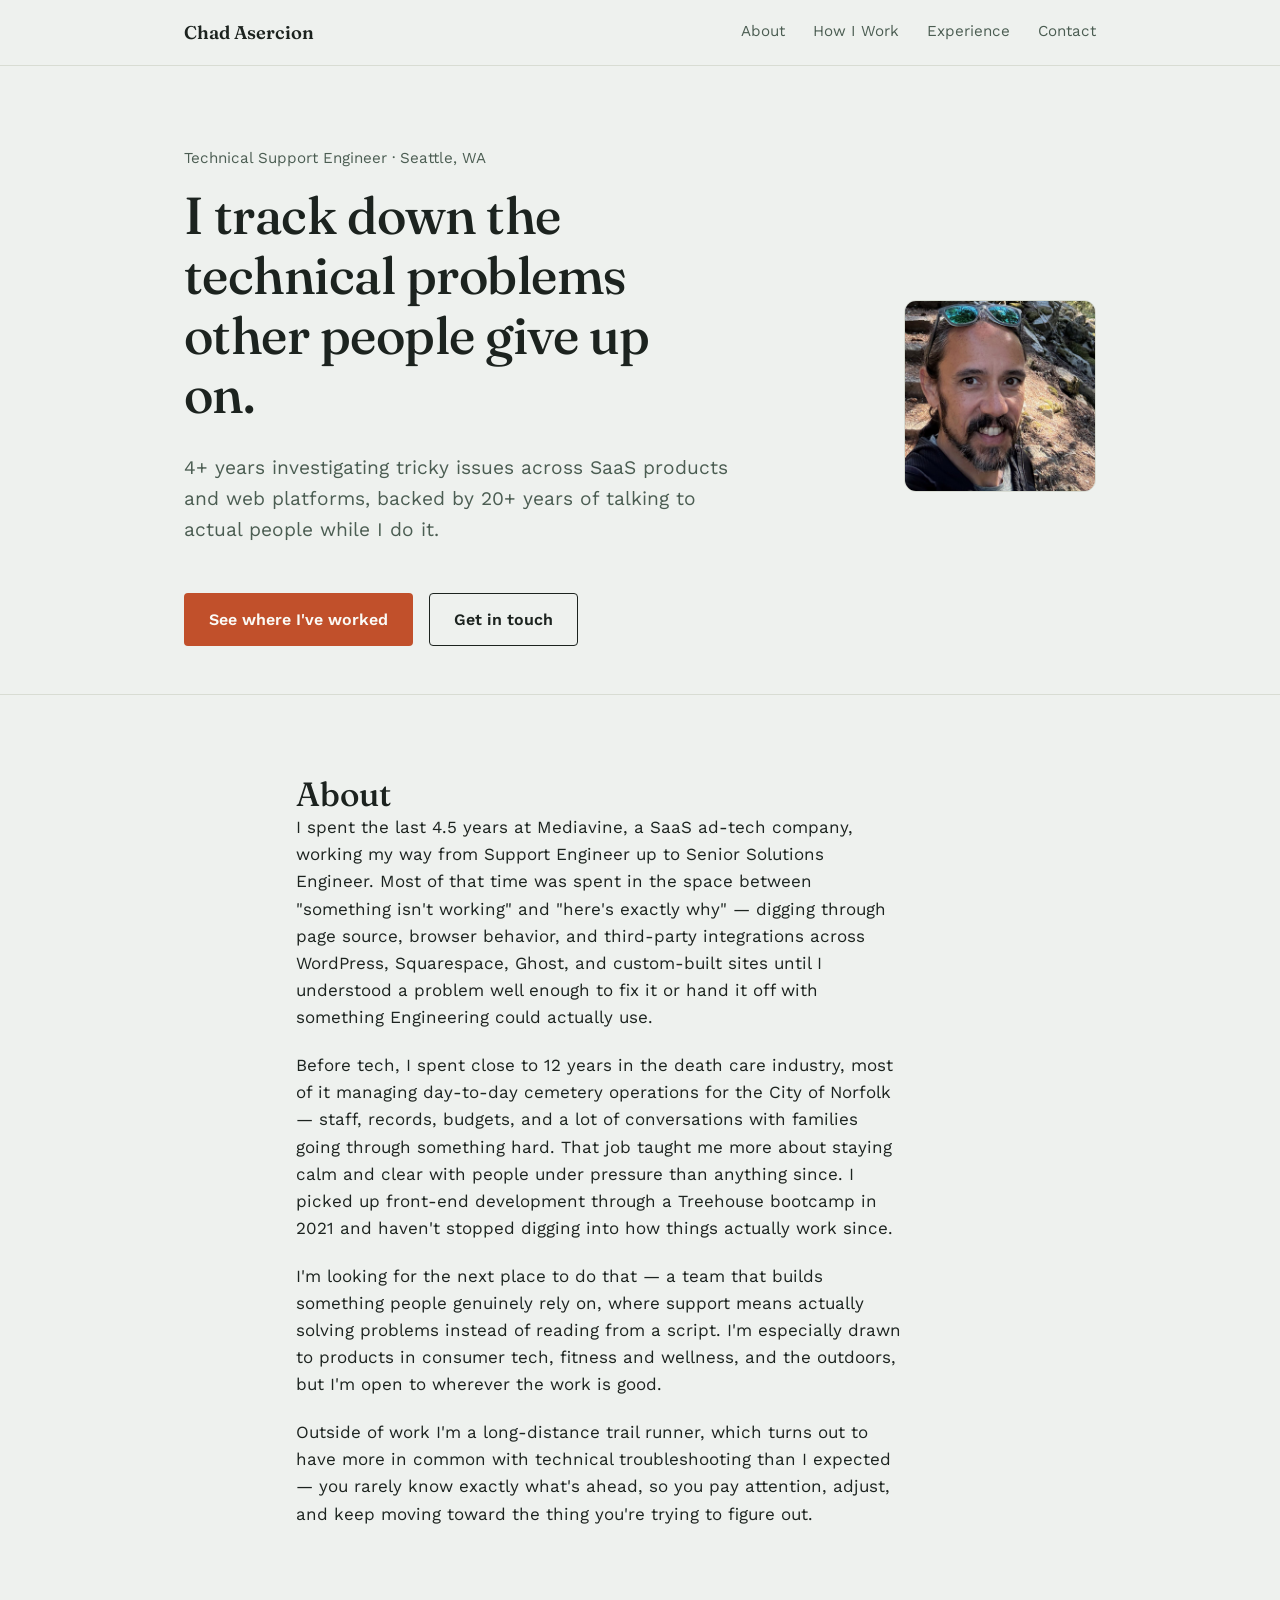
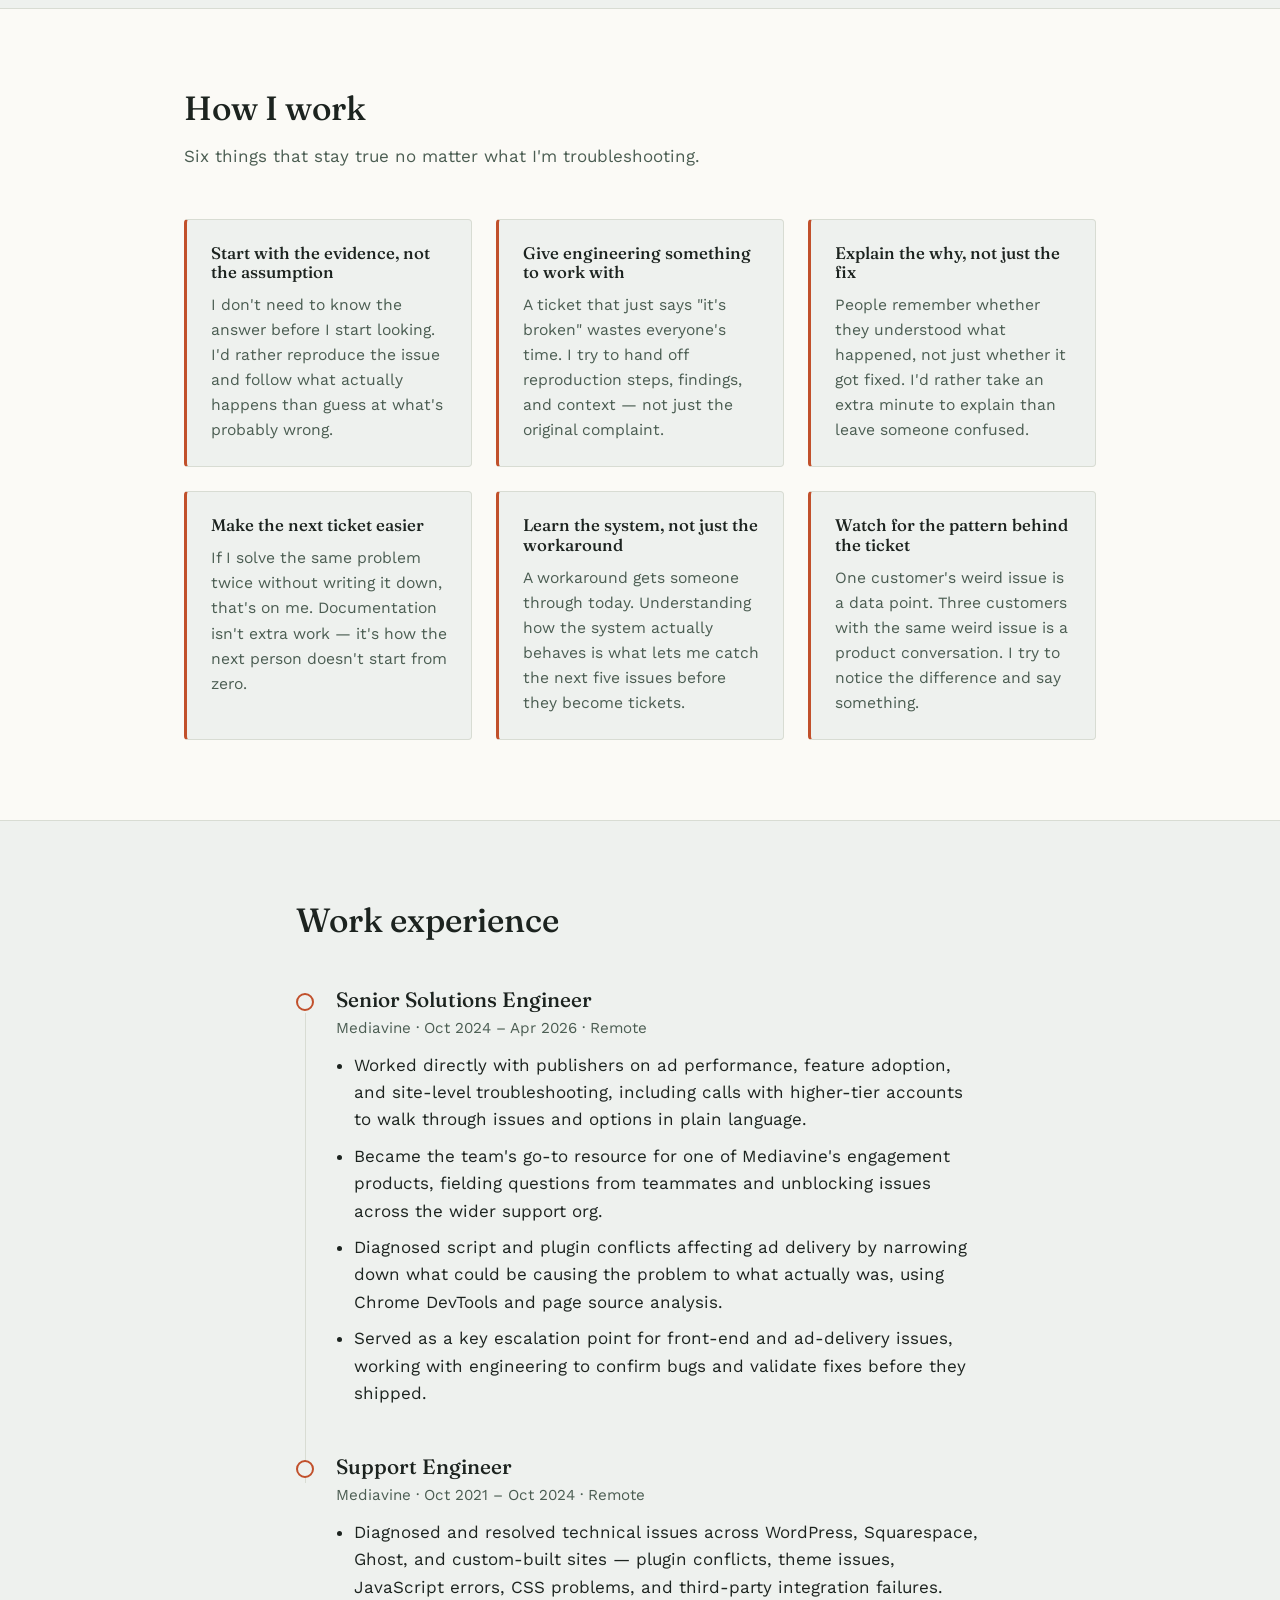
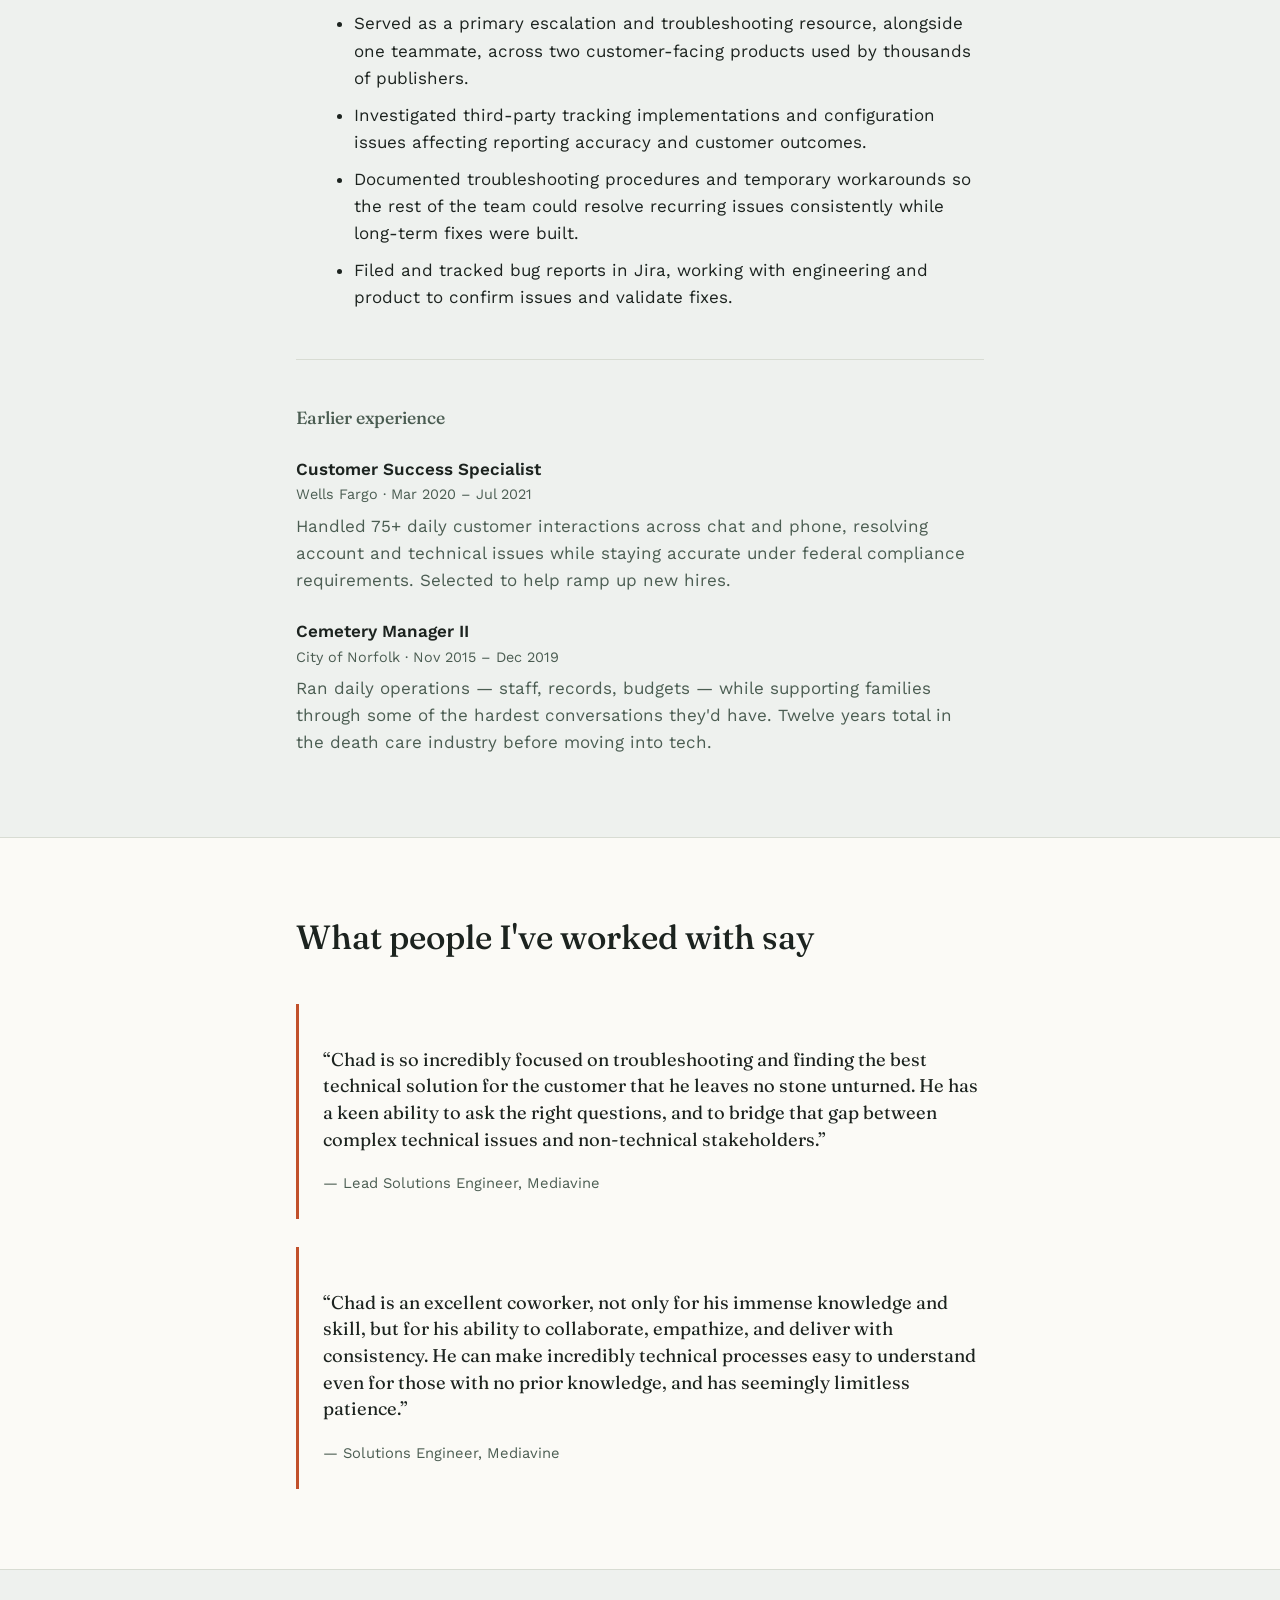
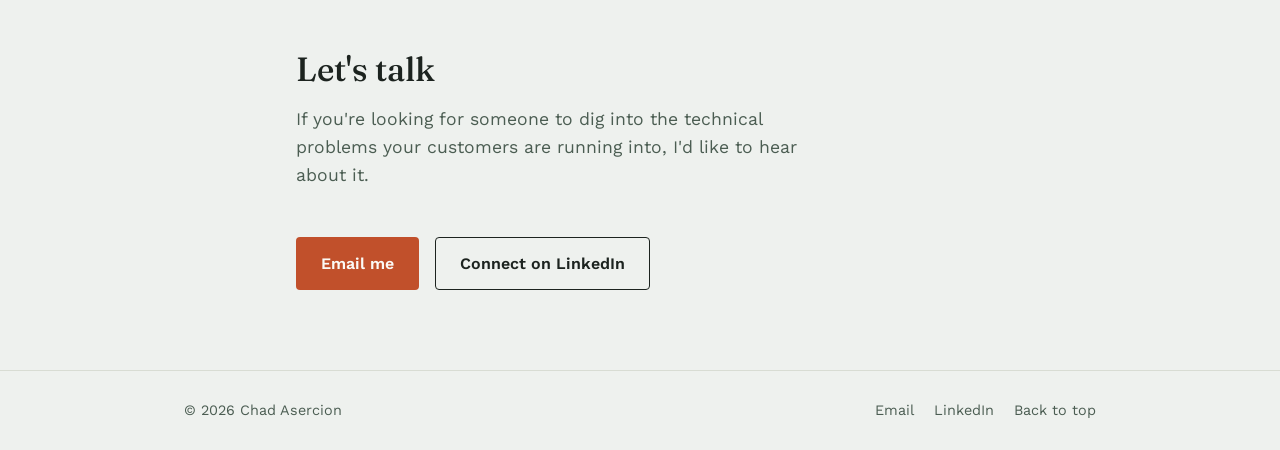
==== commit 1ab08055: "Add files via upload" ====
--- a/index.html
+++ b/index.html
@@ -38,13 +38,16 @@
   <!-- ============ HERO ============ -->
   <section class="hero" id="top">
     <div class="wrap hero__inner">
-      <p class="hero__eyebrow">Technical Support Engineer · Seattle, WA</p>
-      <h1 class="hero__headline">I track down the technical problems other people give up on.</h1>
-      <p class="hero__summary">4+ years investigating tricky issues across SaaS products and web platforms, backed by 20+ years of talking to actual people while I do it.</p>
-      <div class="hero__actions">
-        <a class="btn btn--primary" href="#experience">See where I've worked</a>
-        <a class="btn btn--ghost" href="#contact">Get in touch</a>
-      </div>
+      <div class="hero__text">
+        <p class="hero__eyebrow">Technical Support Engineer · Seattle, WA</p>
+        <h1 class="hero__headline">I track down the technical problems other people give up on.</h1>
+        <p class="hero__summary">4+ years investigating tricky issues across SaaS products and web platforms, backed by 20+ years of talking to actual people while I do it.</p>
+        <div class="hero__actions">
+          <a class="btn btn--primary" href="#experience">See where I've worked</a>
+          <a class="btn btn--ghost" href="#contact">Get in touch</a>
+        </div>
+      </div>
+      <img class="hero__photo" src="headshot.jpg" alt="Chad Asercion" width="800" height="800">
     </div>
   </section>
 
--- a/styles.css
+++ b/styles.css
@@ -134,7 +134,22 @@
   padding: var(--space-5) 0 var(--space-4);
   border-bottom: 1px solid var(--line);
 }
-.hero__inner { max-width: 42rem; }
+.hero__inner {
+  max-width: var(--wrap-max-wide);
+  display: flex;
+  align-items: center;
+  justify-content: space-between;
+  gap: var(--space-4);
+}
+.hero__text { max-width: 34rem; }
+.hero__photo {
+  width: 12rem;
+  height: 12rem;
+  border-radius: 12px;
+  object-fit: cover;
+  flex-shrink: 0;
+  border: 1px solid var(--line);
+}
 .hero__eyebrow {
   margin: 0 0 var(--space-2);
   color: var(--ink-soft);
@@ -155,6 +170,15 @@
   flex-wrap: wrap;
   gap: 1rem;
   margin-top: var(--space-4);
+}
+
+@media (max-width: 40rem) {
+  .hero__inner {
+    flex-direction: column-reverse;
+    align-items: flex-start;
+    gap: var(--space-3);
+  }
+  .hero__photo { width: 6.5rem; height: 6.5rem; }
 }
 
 /* Buttons */
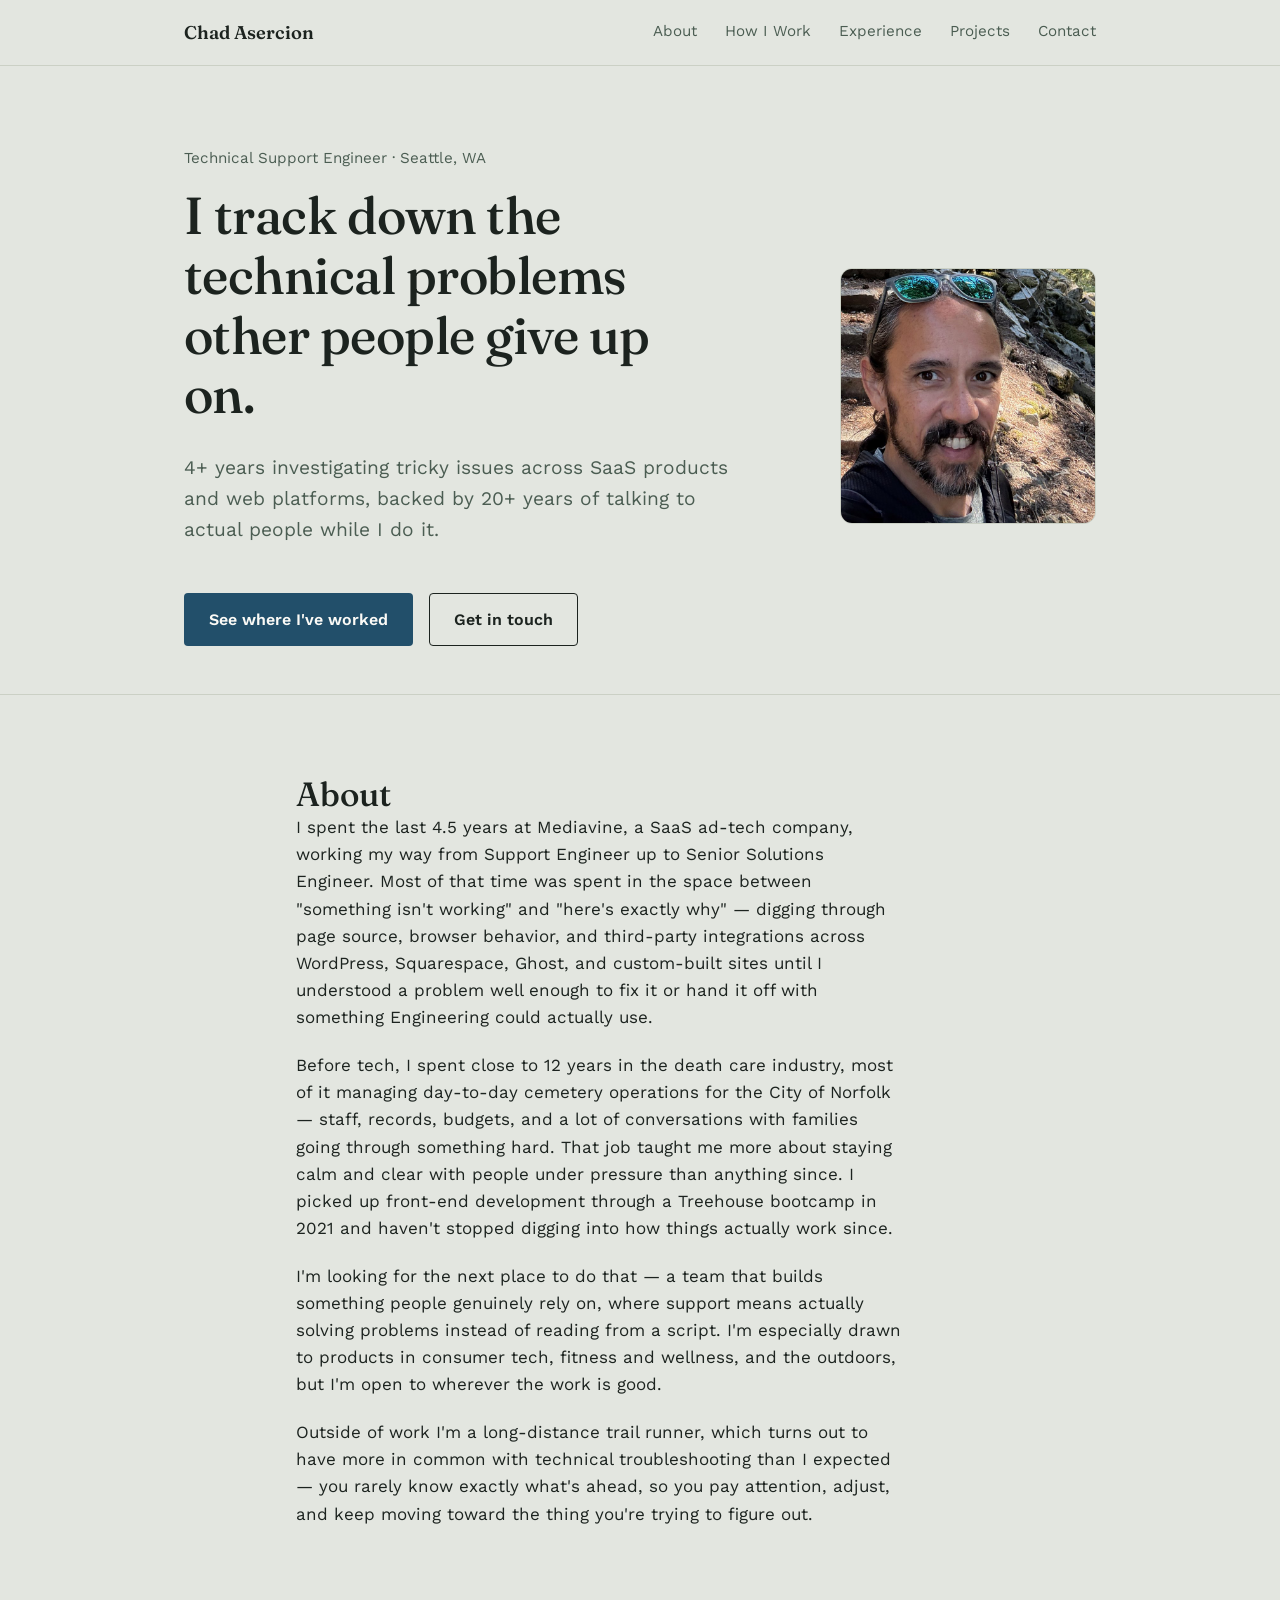
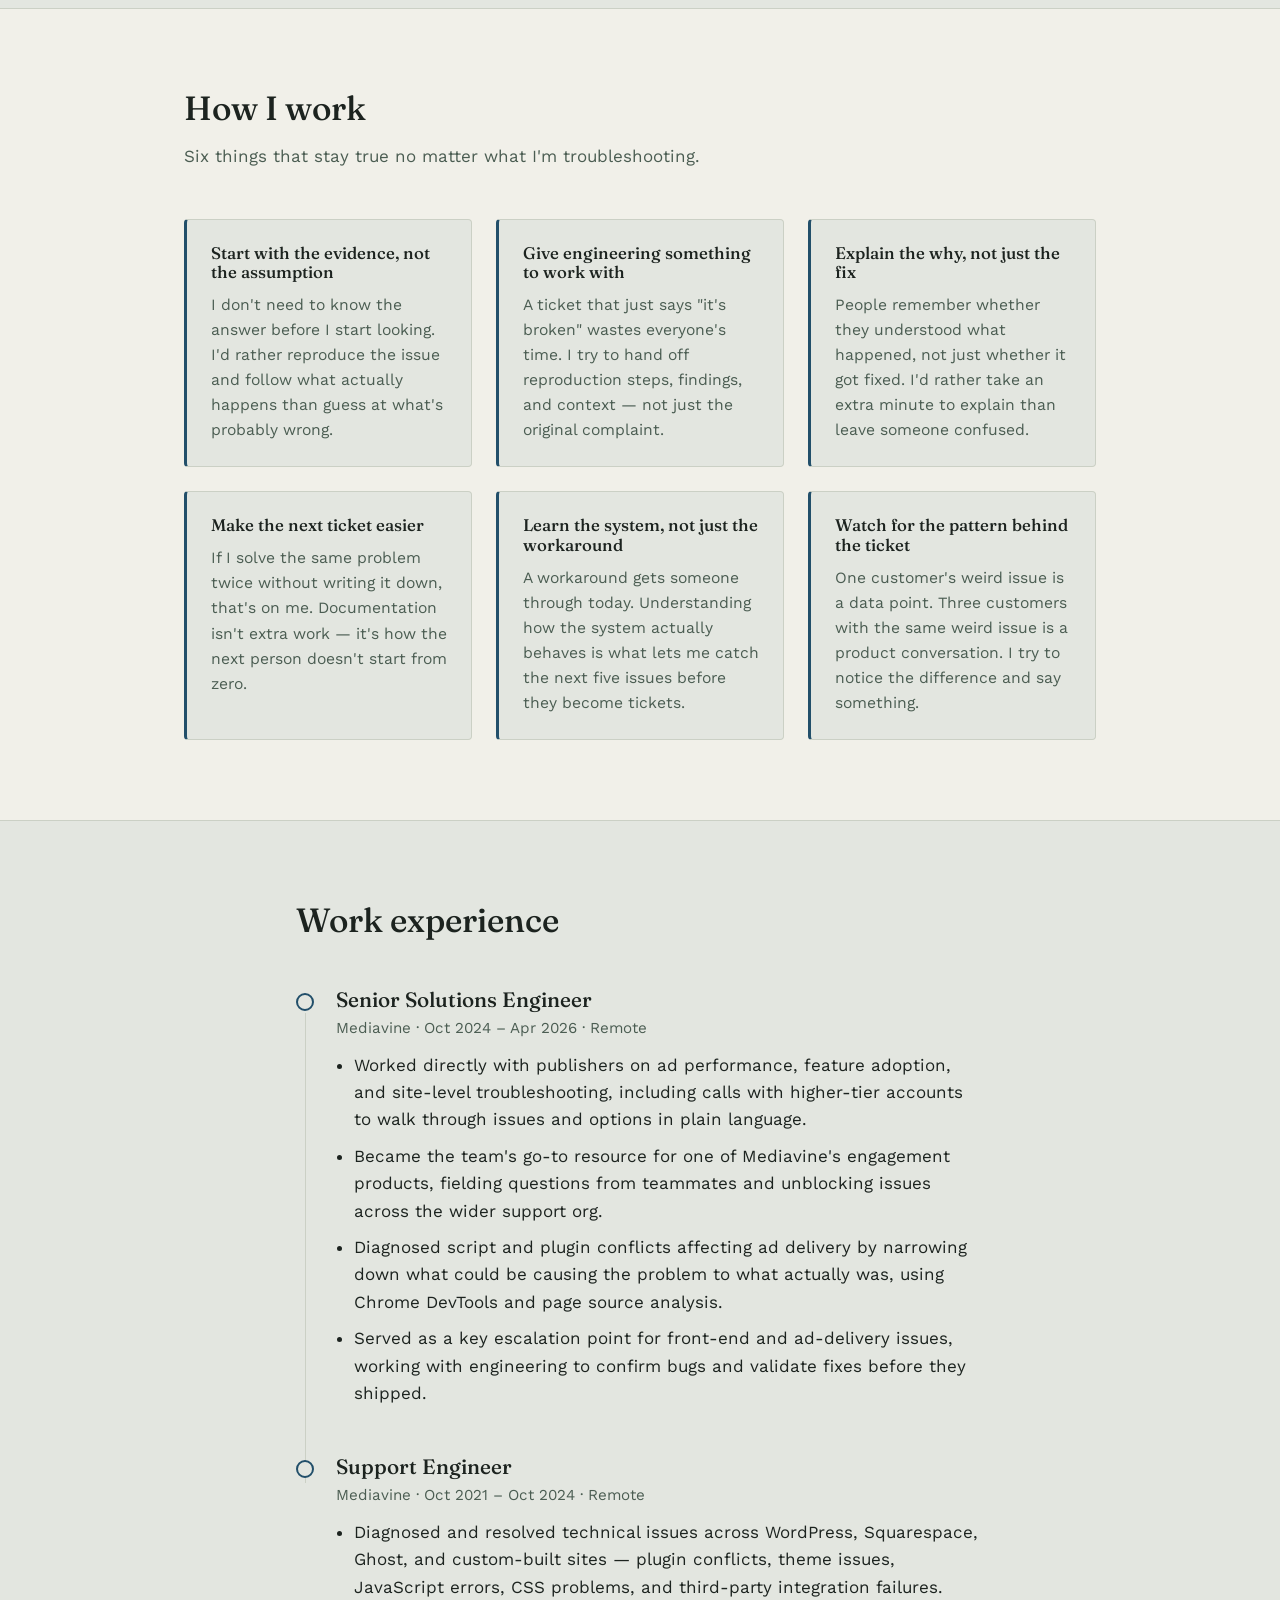
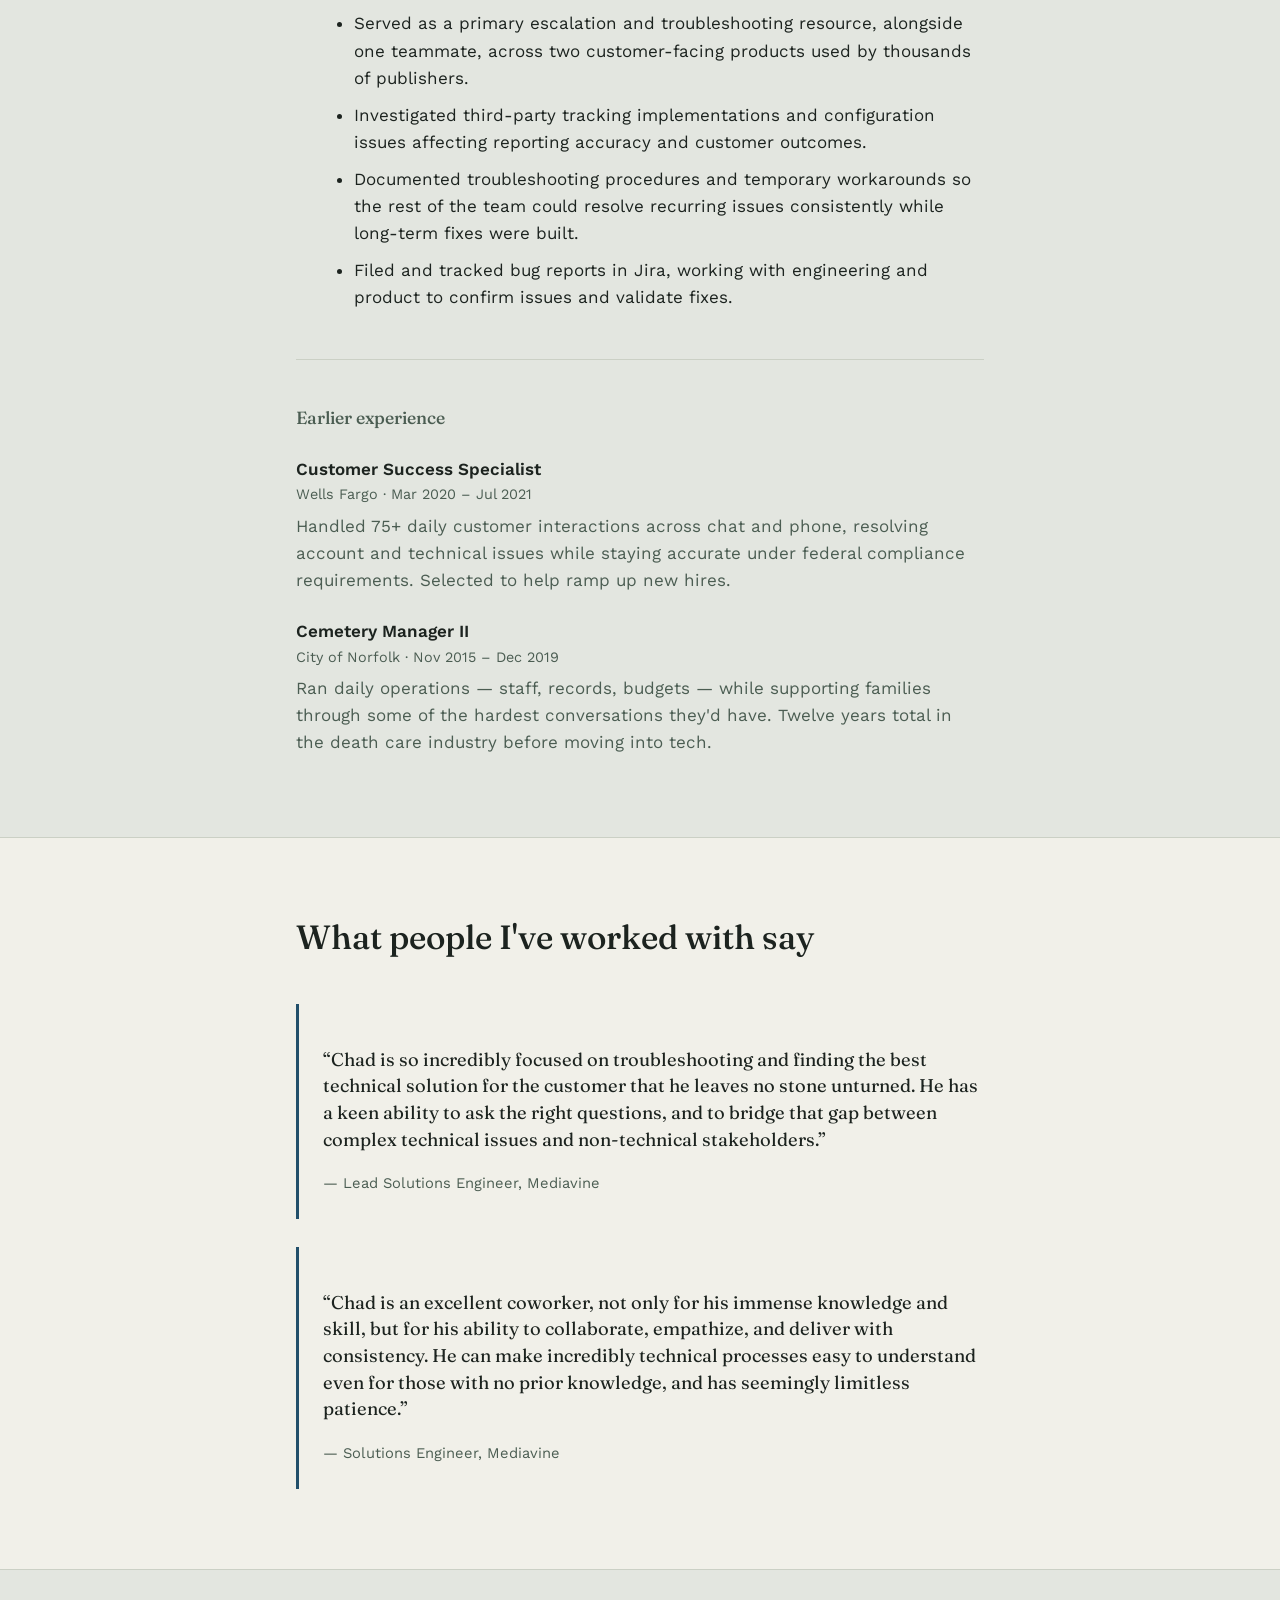
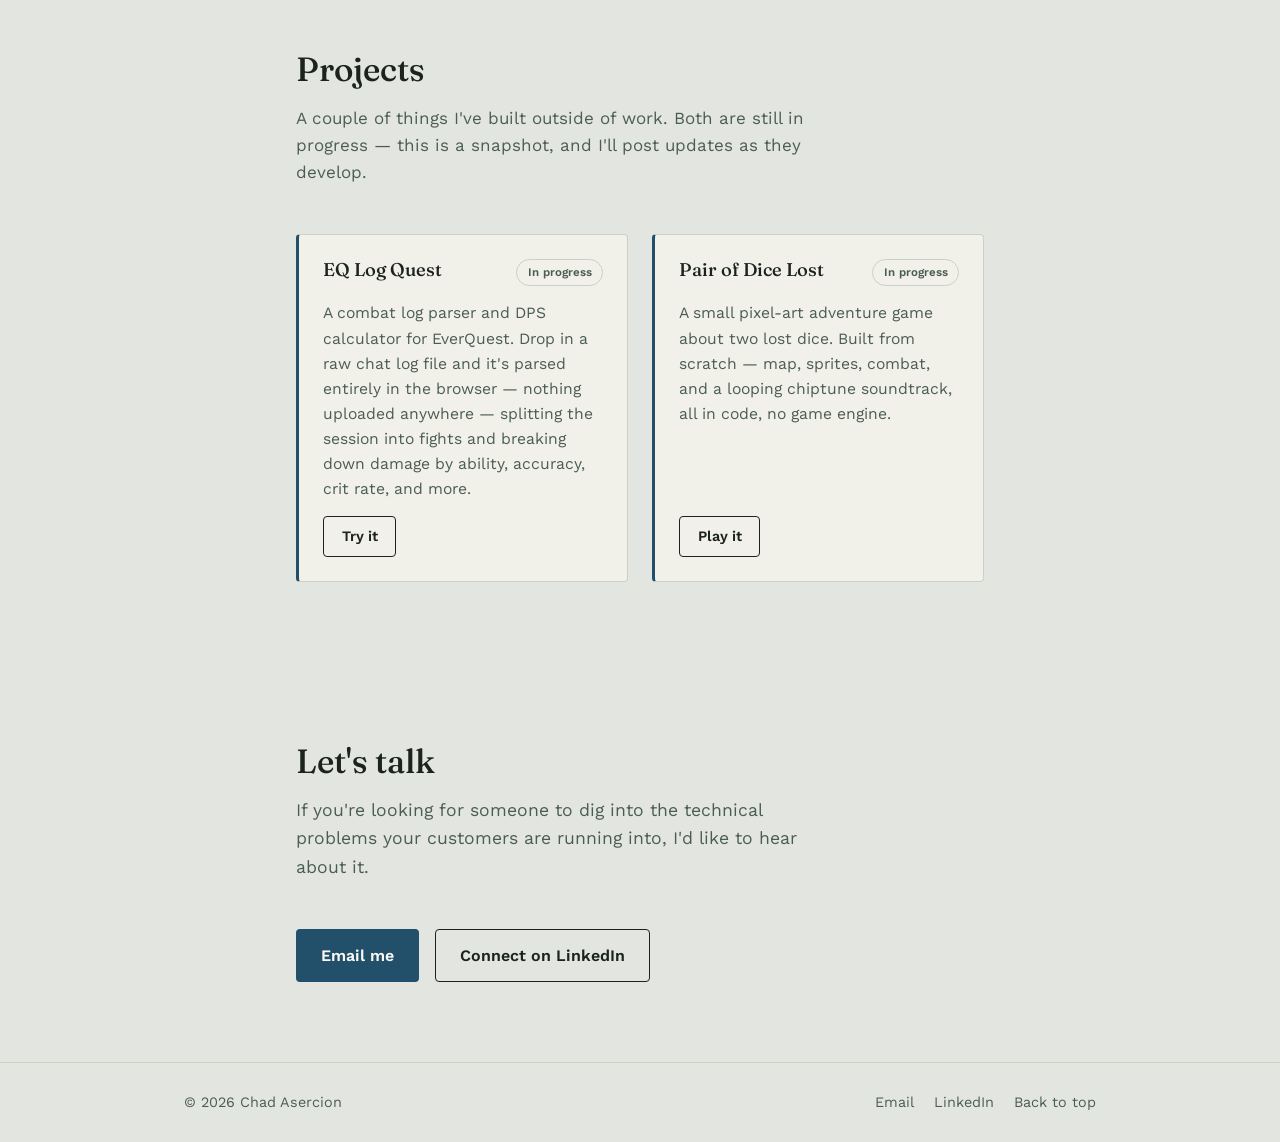
==== commit 271beeed: "Add files via upload" ====
--- a/index.html
+++ b/index.html
@@ -28,6 +28,7 @@
       <a href="#about">About</a>
       <a href="#how-i-work">How I Work</a>
       <a href="#experience">Experience</a>
+      <a href="#projects">Projects</a>
       <a href="#contact">Contact</a>
     </nav>
   </div>
@@ -180,6 +181,33 @@
     </div>
   </section>
 
+  <!-- ============ PROJECTS ============ -->
+  <section class="section" id="projects">
+    <div class="wrap section--narrow">
+      <h2 class="section__heading">Projects</h2>
+      <p class="section__intro">A couple of things I've built outside of work. Both are still in progress — this is a snapshot, and I'll post updates as they develop.</p>
+
+      <div class="projects-grid">
+        <article class="project-card">
+          <div class="project-card__head">
+            <h3>EQ Log Quest</h3>
+            <span class="project-badge">In progress</span>
+          </div>
+          <p>A combat log parser and DPS calculator for EverQuest. Drop in a raw chat log file and it's parsed entirely in the browser — nothing uploaded anywhere — splitting the session into fights and breaking down damage by ability, accuracy, crit rate, and more.</p>
+          <a class="btn btn--ghost btn--small" href="eq-log-quest/" target="_blank" rel="noopener">Try it</a>
+        </article>
+        <article class="project-card">
+          <div class="project-card__head">
+            <h3>Pair of Dice Lost</h3>
+            <span class="project-badge">In progress</span>
+          </div>
+          <p>A small pixel-art adventure game about two lost dice. Built from scratch — map, sprites, combat, and a looping chiptune soundtrack, all in code, no game engine.</p>
+          <a class="btn btn--ghost btn--small" href="pair-of-dice-lost/" target="_blank" rel="noopener">Play it</a>
+        </article>
+      </div>
+    </div>
+  </section>
+
   <!-- ============ CONTACT CTA ============ -->
   <section class="section contact" id="contact">
     <div class="wrap section--narrow contact__inner">
--- a/styles.css
+++ b/styles.css
@@ -1,12 +1,12 @@
 /* Chad Asercion — site styles */
 
 :root {
-  --paper: #eef1ee;
-  --paper-card: #fbfaf6;
+  --paper: #e3e6e0;
+  --paper-card: #f1f0e9;
   --ink: #1c231f;
   --ink-soft: #4b5d52;
-  --line: #d8dcd3;
-  --accent: #c1502b;
+  --line: #cbd0c5;
+  --accent: #224f6a;
   --accent-ink: #fbfaf6;
 
   --font-display: "Fraunces", Georgia, "Times New Roman", serif;
@@ -143,8 +143,8 @@
 }
 .hero__text { max-width: 34rem; }
 .hero__photo {
-  width: 12rem;
-  height: 12rem;
+  width: 16rem;
+  height: 16rem;
   border-radius: 12px;
   object-fit: cover;
   flex-shrink: 0;
@@ -178,7 +178,7 @@
     align-items: flex-start;
     gap: var(--space-3);
   }
-  .hero__photo { width: 6.5rem; height: 6.5rem; }
+  .hero__photo { width: 8.5rem; height: 8.5rem; }
 }
 
 /* Buttons */
@@ -211,6 +211,10 @@
   border-color: var(--accent);
   color: var(--accent);
 }
+.btn--small {
+  padding: 0.5rem 1.1rem;
+  font-size: 0.9rem;
+}
 
 /* Generic section spacing */
 .section {
@@ -377,6 +381,56 @@
   font-size: 0.92rem;
 }
 
+/* Projects */
+.projects-grid {
+  display: grid;
+  grid-template-columns: 1fr 1fr;
+  gap: 1.5rem;
+  margin-top: var(--space-4);
+}
+.project-card {
+  background: var(--paper-card);
+  border: 1px solid var(--line);
+  border-left: 3px solid var(--accent);
+  border-radius: var(--radius);
+  padding: 1.5rem;
+  display: flex;
+  flex-direction: column;
+  gap: 0.9rem;
+}
+.project-card__head {
+  display: flex;
+  align-items: baseline;
+  justify-content: space-between;
+  gap: 0.75rem;
+  flex-wrap: wrap;
+}
+.project-card__head h3 {
+  font-size: 1.15rem;
+}
+.project-badge {
+  font-size: 0.72rem;
+  font-weight: 600;
+  color: var(--ink-soft);
+  border: 1px solid var(--line);
+  border-radius: 999px;
+  padding: 0.2rem 0.65rem;
+  white-space: nowrap;
+}
+.project-card p {
+  margin: 0;
+  color: var(--ink-soft);
+  font-size: 0.98rem;
+  flex: 1;
+}
+.project-card .btn {
+  align-self: flex-start;
+}
+
+@media (max-width: 40rem) {
+  .projects-grid { grid-template-columns: 1fr; }
+}
+
 /* Contact CTA */
 .contact { text-align: left; }
 .contact p {
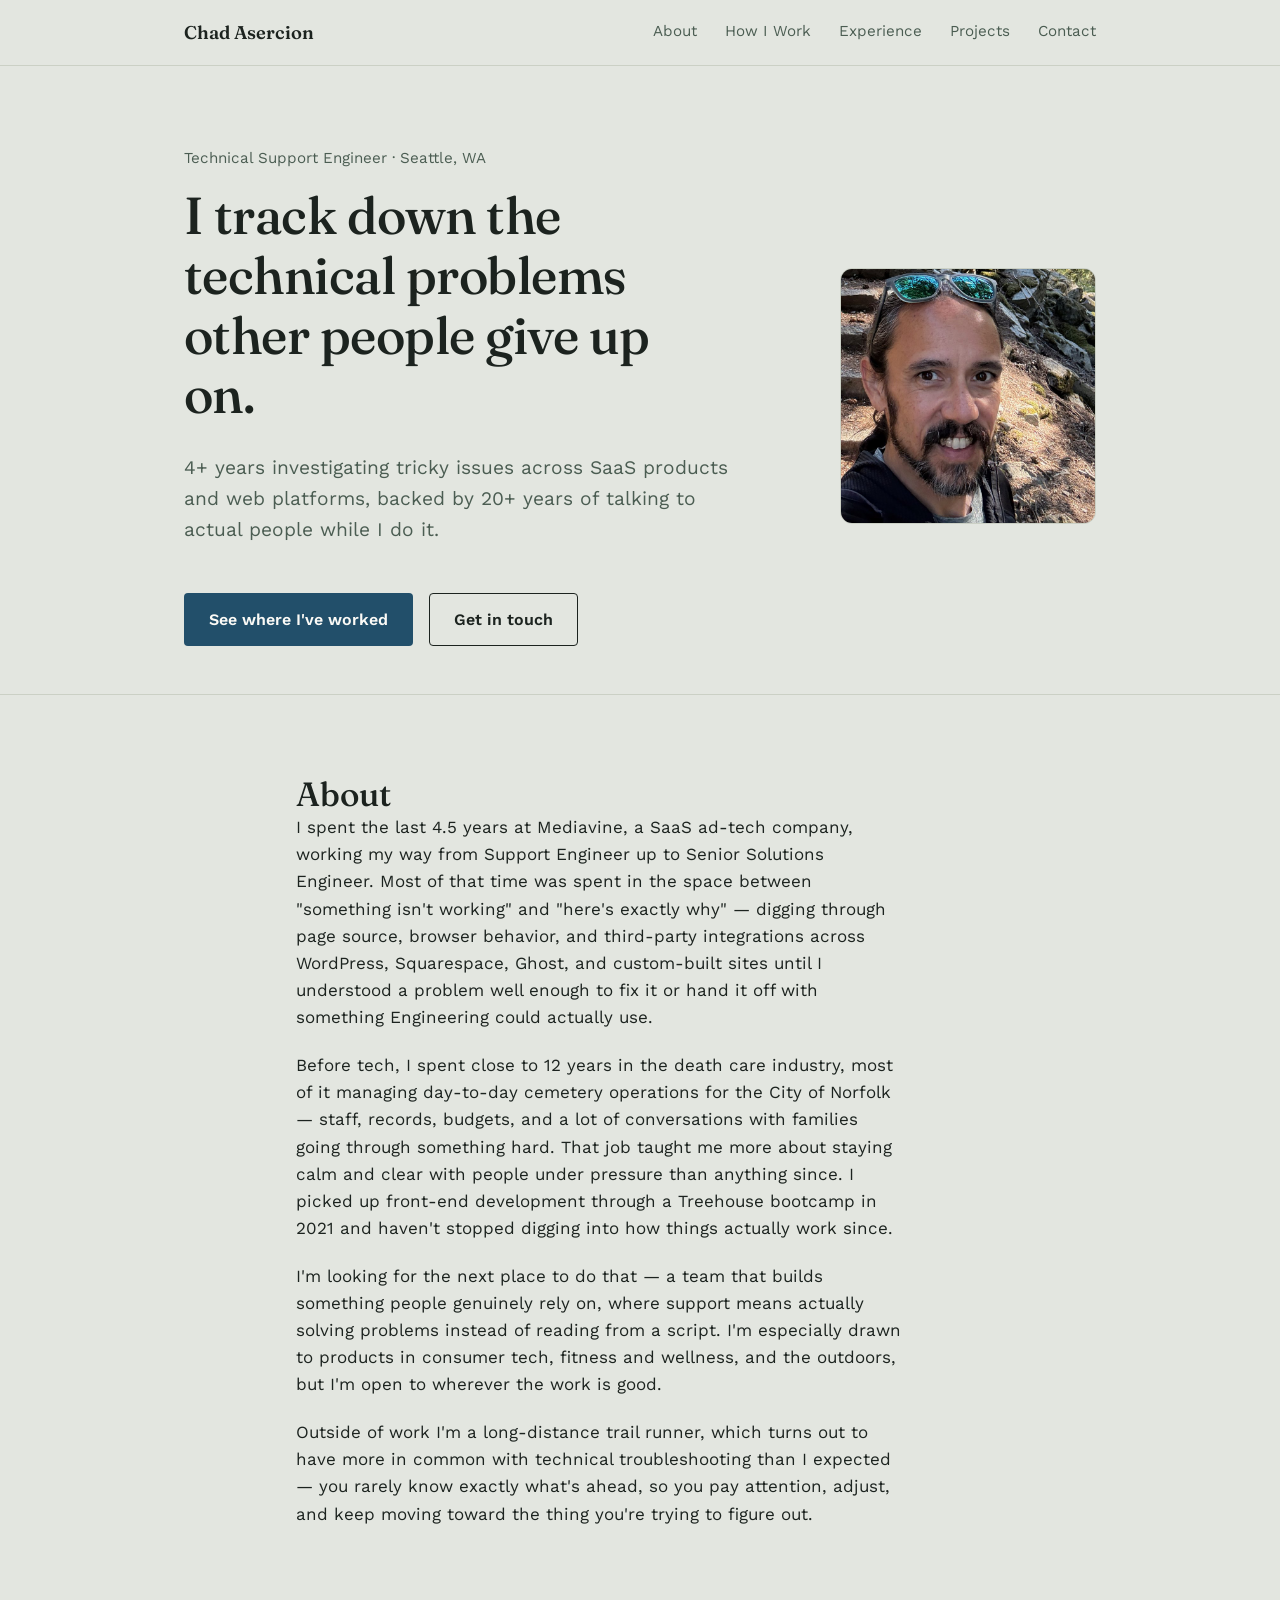
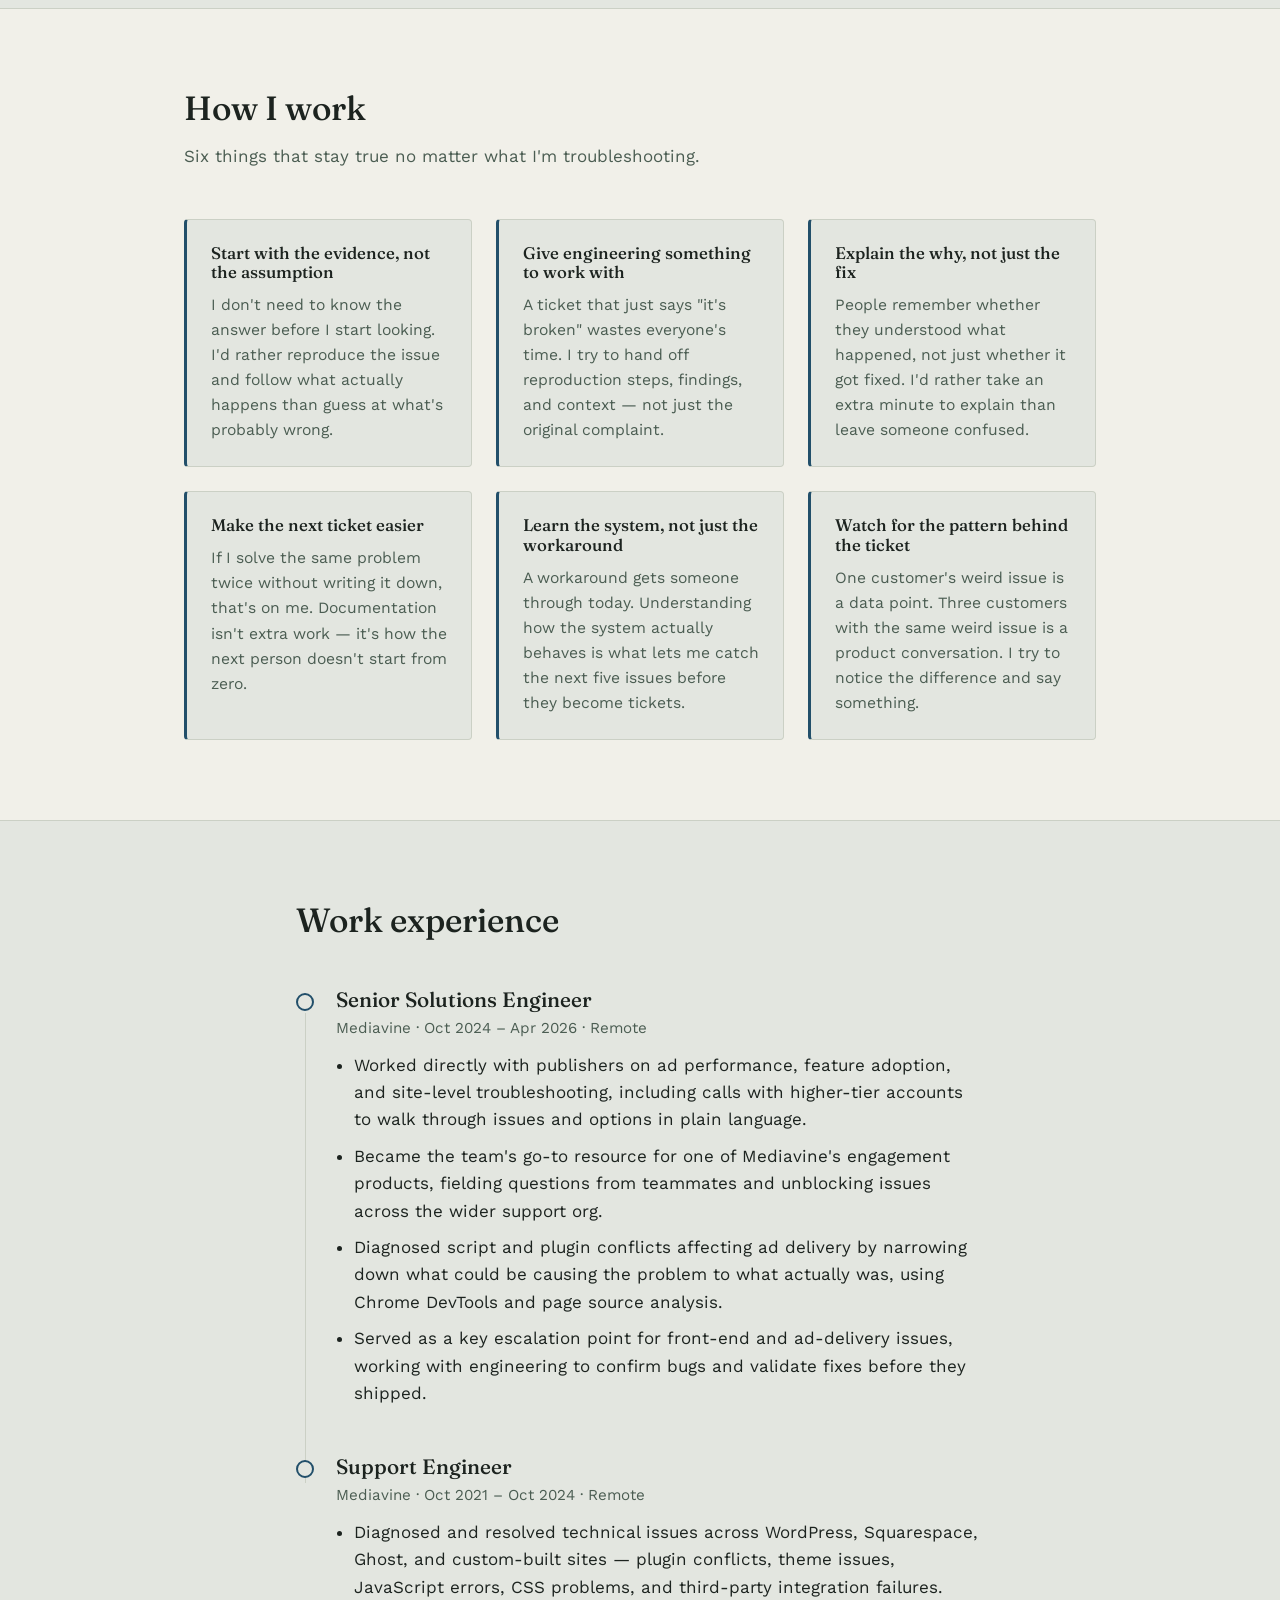
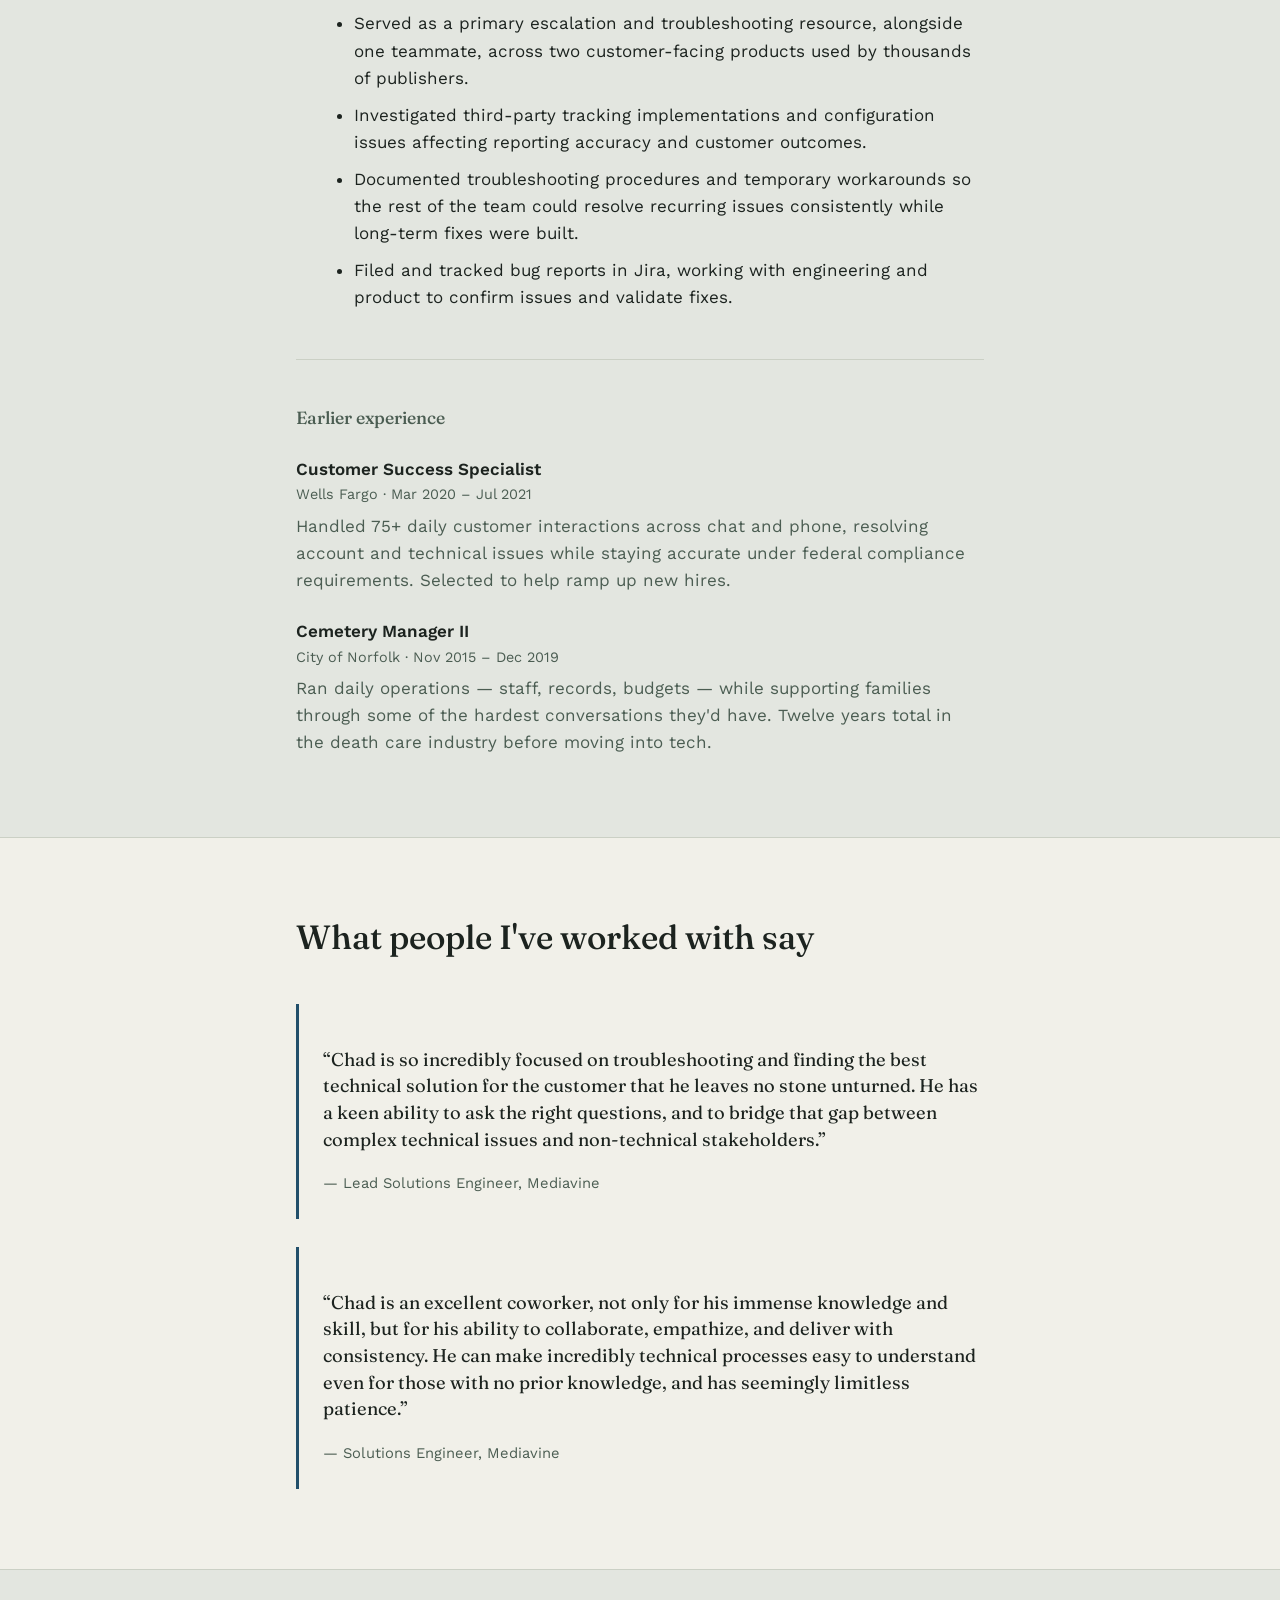
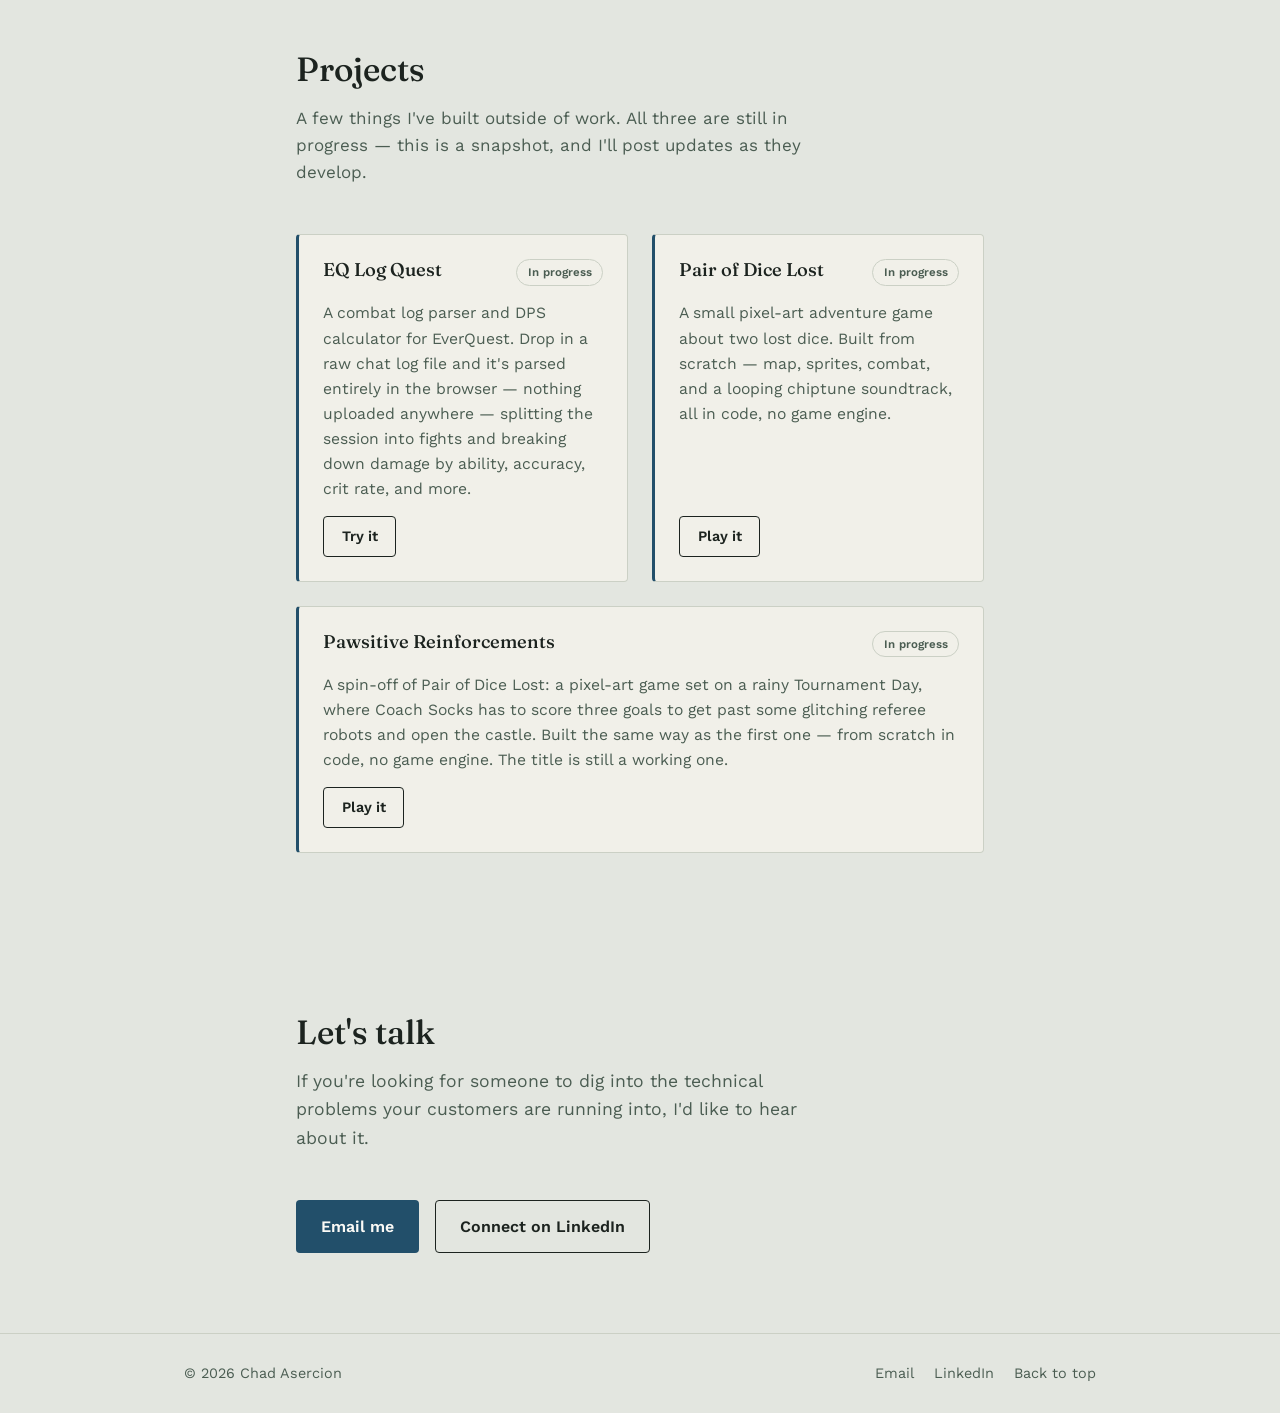
==== commit 1383aeed: "Add files via upload" ====
--- a/index.html
+++ b/index.html
@@ -3,6 +3,7 @@
 <head>
 <meta charset="UTF-8">
 <meta name="viewport" content="width=device-width, initial-scale=1.0">
+<meta name="robots" content="noindex, nofollow">
 <title>Chad Asercion — Technical Support Engineer</title>
 <meta name="description" content="Chad Asercion is a technical support engineer who investigates the problems that don't have an obvious answer yet, and translates what he finds for the people who need to act on it.">
 
@@ -185,7 +186,7 @@
   <section class="section" id="projects">
     <div class="wrap section--narrow">
       <h2 class="section__heading">Projects</h2>
-      <p class="section__intro">A couple of things I've built outside of work. Both are still in progress — this is a snapshot, and I'll post updates as they develop.</p>
+      <p class="section__intro">A few things I've built outside of work. All three are still in progress — this is a snapshot, and I'll post updates as they develop.</p>
 
       <div class="projects-grid">
         <article class="project-card">
@@ -203,6 +204,14 @@
           </div>
           <p>A small pixel-art adventure game about two lost dice. Built from scratch — map, sprites, combat, and a looping chiptune soundtrack, all in code, no game engine.</p>
           <a class="btn btn--ghost btn--small" href="pair-of-dice-lost/" target="_blank" rel="noopener">Play it</a>
+        </article>
+        <article class="project-card">
+          <div class="project-card__head">
+            <h3>Pawsitive Reinforcements</h3>
+            <span class="project-badge">In progress</span>
+          </div>
+          <p>A spin-off of Pair of Dice Lost: a pixel-art game set on a rainy Tournament Day, where Coach Socks has to score three goals to get past some glitching referee robots and open the castle. Built the same way as the first one — from scratch in code, no game engine. The title is still a working one.</p>
+          <a class="btn btn--ghost btn--small" href="pawsitive-reinforcements/" target="_blank" rel="noopener">Play it</a>
         </article>
       </div>
     </div>
--- a/styles.css
+++ b/styles.css
@@ -427,6 +427,9 @@
   align-self: flex-start;
 }
 
+/* An odd last card spans the full row instead of sitting alone */
+.project-card:last-child:nth-child(odd) { grid-column: 1 / -1; }
+
 @media (max-width: 40rem) {
   .projects-grid { grid-template-columns: 1fr; }
 }
